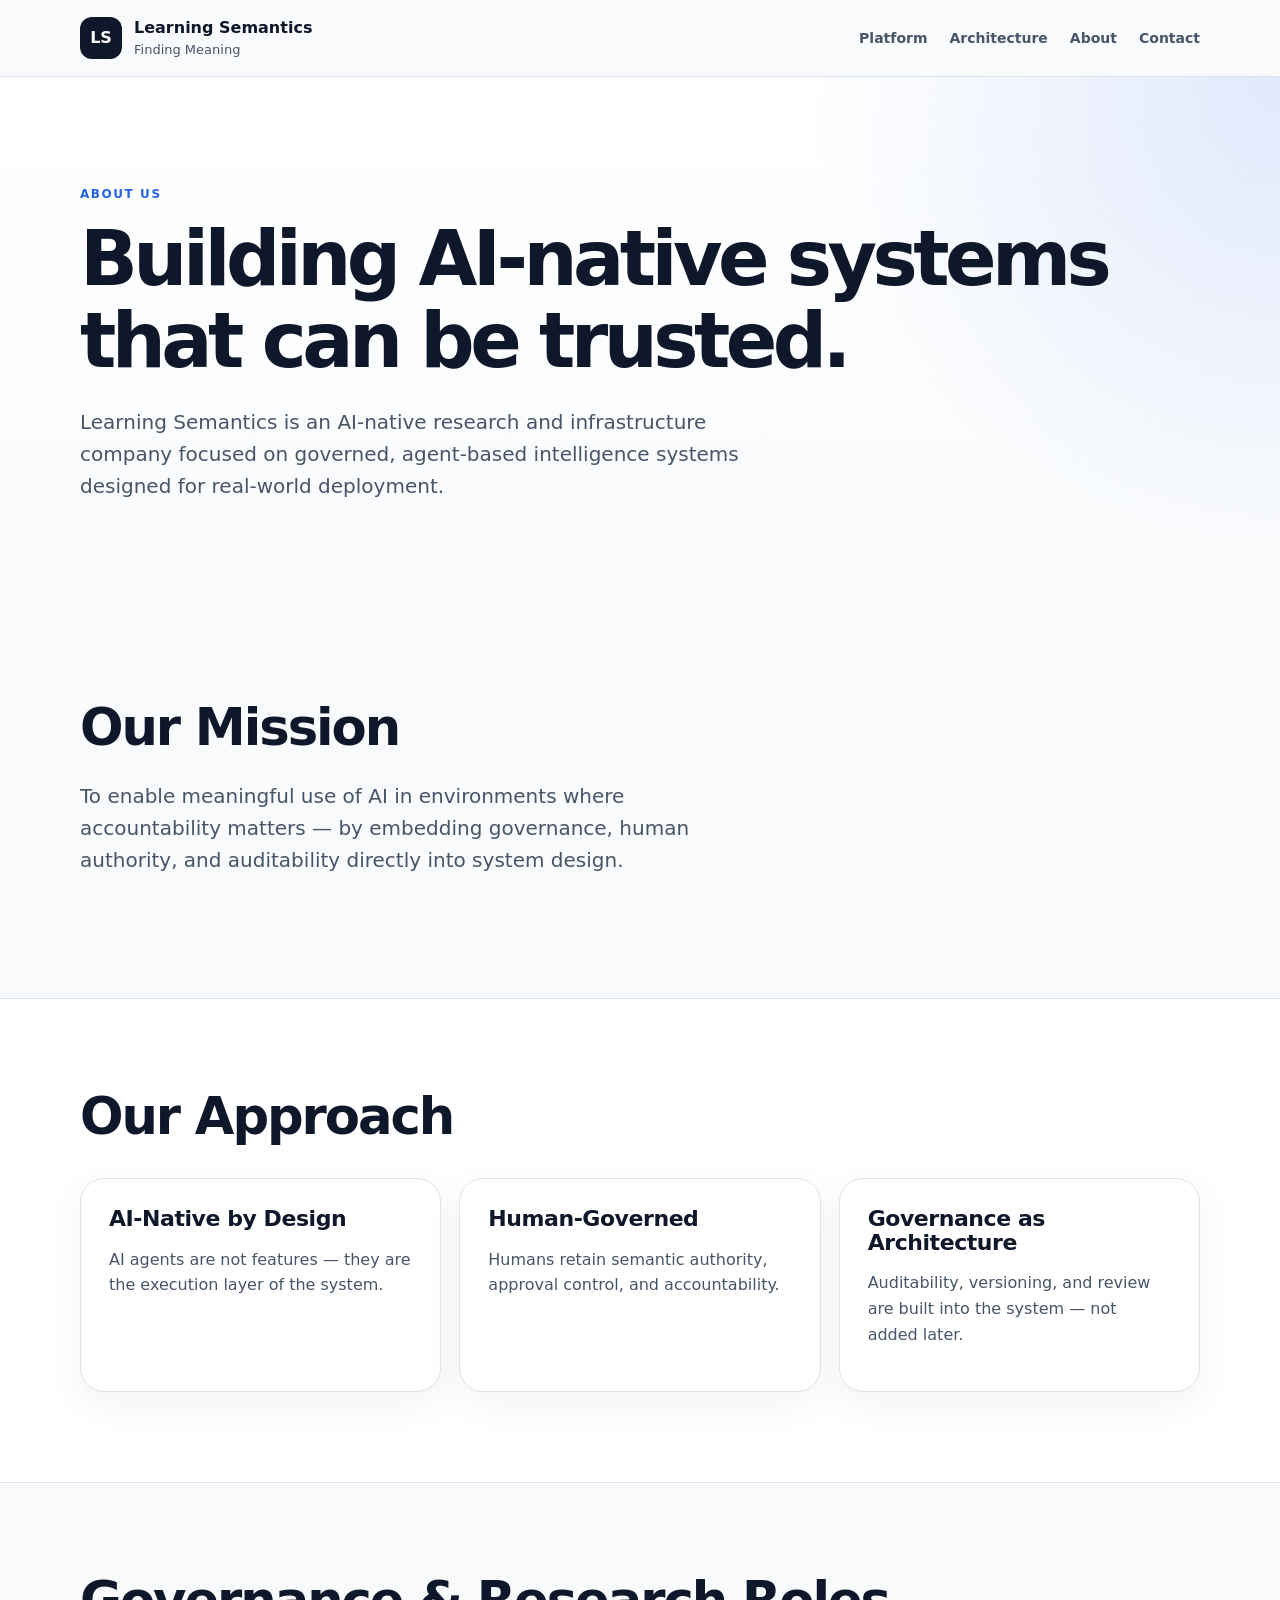
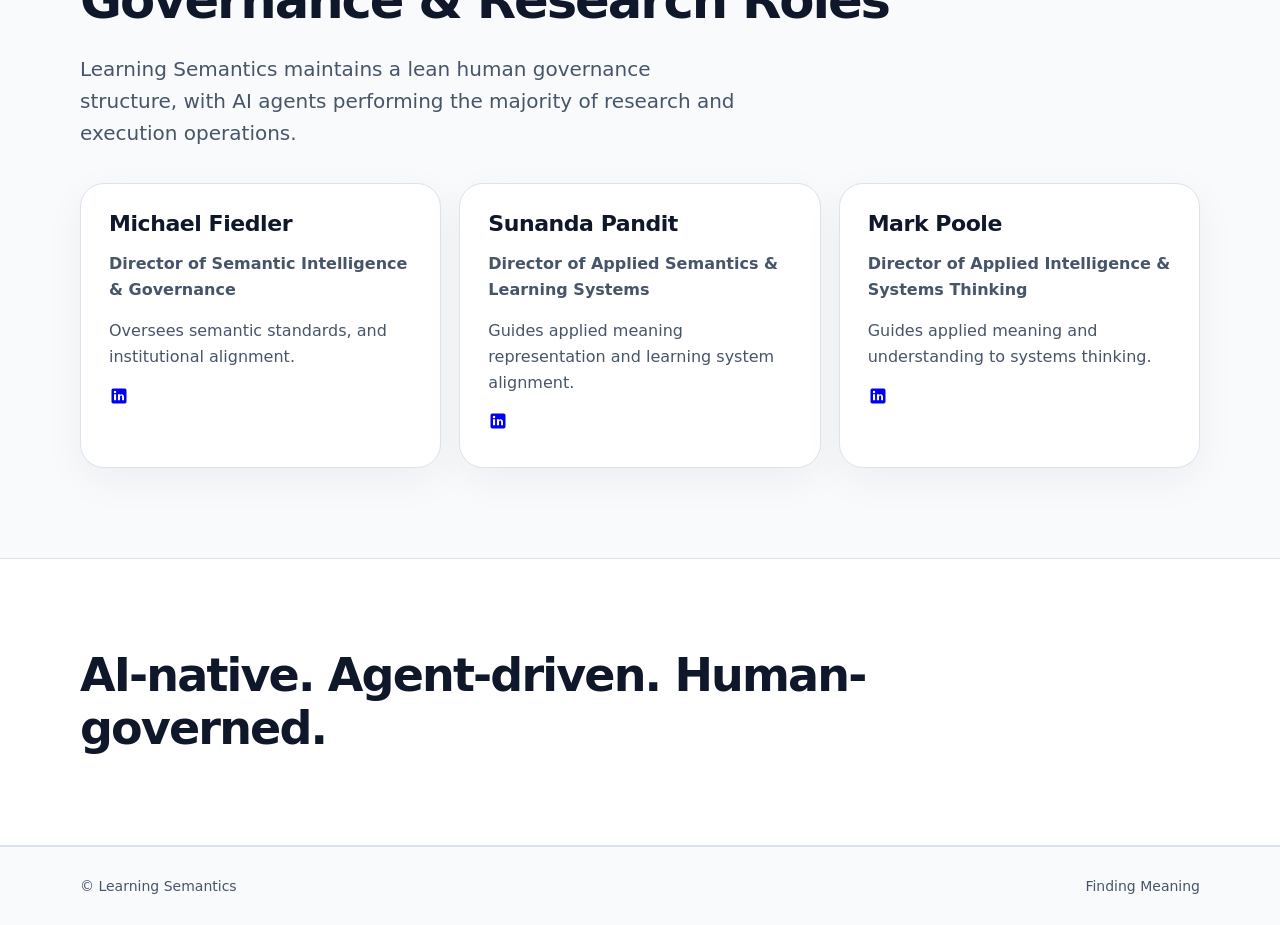
==== about.html @ b16bf0ec "Update about.html" ====
<!doctype html>
<html lang="en">
<head>
  <meta charset="utf-8" />
  <meta name="viewport" content="width=device-width, initial-scale=1" />
  <title>About | Learning Semantics</title>
  <link rel="stylesheet" href="styles.css" />
</head>

<body>
  <header class="site-header">
    <div class="container nav">
      <div class="brand">
        <div class="brand-mark">LS</div>
        <div>
          <strong>Learning Semantics</strong>
          <span>Finding Meaning</span>
        </div>
      </div>
      <nav>
        <a href="index.html#platform">Platform</a>
        <a href="index.html#architecture">Architecture</a>
        <a href="about.html">About</a>
        <a href="index.html#contact">Contact</a>
</nav>
      </nav>
    </div>
  </header>

  <main>
    <section class="hero">
      <div class="container">
        <p class="eyebrow">About Us</p>
        <h1>Building AI-native systems that can be trusted.</h1>
        <p class="lead">
          Learning Semantics is an AI-native research and infrastructure company focused on
          governed, agent-based intelligence systems designed for real-world deployment.
        </p>
      </div>
    </section>

    <section id="mission" class="section">
      <div class="container">
        <h2>Our Mission</h2>
        <p class="lead">
          To enable meaningful use of AI in environments where accountability matters —
          by embedding governance, human authority, and auditability directly into system design.
        </p>
      </div>
    </section>

    <section id="approach" class="section alt">
      <div class="container">
        <h2>Our Approach</h2>

        <div class="cards">
          <div class="card">
            <h3>AI-Native by Design</h3>
            <p>
              AI agents are not features — they are the execution layer of the system.
            </p>
          </div>

          <div class="card">
            <h3>Human-Governed</h3>
            <p>
              Humans retain semantic authority, approval control, and accountability.
            </p>
          </div>

          <div class="card">
            <h3>Governance as Architecture</h3>
            <p>
              Auditability, versioning, and review are built into the system — not added later.
            </p>
          </div>
        </div>
      </div>
    </section>

    <section class="section">
  <div class="container">
    <h2>Governance & Research Roles</h2>

    <p class="lead">
      Learning Semantics maintains a lean human governance structure,
      with AI agents performing the majority of research and execution operations.
    </p>

    <div class="cards">
      
      <div class="card">
        <h3>Michael Fiedler</h3>
        <p><strong>Director of Semantic Intelligence & Governance</strong></p>
        <p>
          Oversees semantic standards, and institutional alignment.
        </p>

        <a href="https://linkedin.com/in/your-link-here" target="_blank" class="linkedin-icon" aria-label="Michael Fiedler LinkedIn">
          <!-- LinkedIn SVG -->
          <svg viewBox="0 0 24 24" width="20" height="20">
            <path fill="currentColor" d="M19 3A2 2 0 0 1 21 5V19A2 2 0 0 1 19 21H5A2 2 0 0 1 3 19V5A2 2 0 0 1 5 3H19M8.5 17V10H6V17H8.5M7.25 8.7A1.45 1.45 0 1 0 7.25 5.8A1.45 1.45 0 0 0 7.25 8.7M18 17V13.5C18 11.57 16.93 10 15.09 10C14.1 10 13.44 10.54 13.17 11.04H13.13V10H10.75C10.78 10.69 10.75 17 10.75 17H13.25V13.1C13.25 12.1 13.75 11.4 14.6 11.4C15.44 11.4 15.75 12.05 15.75 13.1V17H18Z"/>
          </svg>
        </a>
      </div>

      <div class="card">
        <h3>Sunanda Pandit</h3>
        <p><strong>Director of Applied Semantics & Learning Systems</strong></p>
        <p>
          Guides applied meaning representation and learning system alignment.
        </p>

        <a href="https://linkedin.com/in/your-link-here" target="_blank" class="linkedin-icon" aria-label="Sunanda Pandit LinkedIn">
          <svg viewBox="0 0 24 24" width="20" height="20">
            <path fill="currentColor" d="M19 3A2 2 0 0 1 21 5V19A2 2 0 0 1 19 21H5A2 2 0 0 1 3 19V5A2 2 0 0 1 5 3H19M8.5 17V10H6V17H8.5M7.25 8.7A1.45 1.45 0 1 0 7.25 5.8A1.45 1.45 0 0 0 7.25 8.7M18 17V13.5C18 11.57 16.93 10 15.09 10C14.1 10 13.44 10.54 13.17 11.04H13.13V10H10.75C10.78 10.69 10.75 17 10.75 17H13.25V13.1C13.25 12.1 13.75 11.4 14.6 11.4C15.44 11.4 15.75 12.05 15.75 13.1V17H18Z"/>
          </svg>
        </a>
      </div>
<div class="card">
        <h3>Mark Poole</h3>
        <p><strong>Director of Applied Intelligence & Systems Thinking</strong></p>
        <p>
          Guides applied meaning and understanding to systems thinking.
        </p>

        <a href="https://linkedin.com/in/your-link-here" target="_blank" class="linkedin-icon" aria-label="Sunanda Pandit LinkedIn">
          <svg viewBox="0 0 24 24" width="20" height="20">
            <path fill="currentColor" d="M19 3A2 2 0 0 1 21 5V19A2 2 0 0 1 19 21H5A2 2 0 0 1 3 19V5A2 2 0 0 1 5 3H19M8.5 17V10H6V17H8.5M7.25 8.7A1.45 1.45 0 1 0 7.25 5.8A1.45 1.45 0 0 0 7.25 8.7M18 17V13.5C18 11.57 16.93 10 15.09 10C14.1 10 13.44 10.54 13.17 11.04H13.13V10H10.75C10.78 10.69 10.75 17 10.75 17H13.25V13.1C13.25 12.1 13.75 11.4 14.6 11.4C15.44 11.4 15.75 12.05 15.75 13.1V17H18Z"/>
          </svg>
        </a>
      </div>
    </div>
  </div>
</section>

    <section class="section alt">
      <div class="container">
        <blockquote>
          AI-native. Agent-driven. Human-governed.
        </blockquote>
      </div>
    </section>
  </main>

  <footer>
    <div class="container footer">
      <span>© Learning Semantics</span>
      <span>Finding Meaning</span>
    </div>
  </footer>
</body>
</html>
---- styles.css ----
:root {
  --bg: #f8fafc;
  --text: #0f172a;
  --muted: #475569;
  --line: #dbe3ee;
  --card: #ffffff;
  --accent: #2563eb;
  --accent-dark: #1e3a8a;
  --soft: #eaf2ff;
}

* { box-sizing: border-box; }

html { scroll-behavior: smooth; }

body {
  margin: 0;
  font-family: Inter, ui-sans-serif, system-ui, -apple-system, BlinkMacSystemFont, "Segoe UI", sans-serif;
  color: var(--text);
  background: var(--bg);
  line-height: 1.6;
}

.container {
  width: min(1120px, calc(100% - 40px));
  margin: 0 auto;
}

.site-header {
  position: sticky;
  top: 0;
  background: rgba(248, 250, 252, 0.86);
  backdrop-filter: blur(14px);
  border-bottom: 1px solid var(--line);
  z-index: 10;
}

.nav {
  height: 76px;
  display: flex;
  align-items: center;
  justify-content: space-between;
}

.brand {
  display: flex;
  gap: 12px;
  align-items: center;
}

.brand-mark {
  width: 42px;
  height: 42px;
  border-radius: 12px;
  display: grid;
  place-items: center;
  background: var(--text);
  color: white;
  font-weight: 800;
}

.brand span {
  display: block;
  font-size: 13px;
  color: var(--muted);
}

nav {
  display: flex;
  gap: 22px;
}

nav a {
  color: var(--muted);
  text-decoration: none;
  font-weight: 600;
  font-size: 14px;
}

nav a:hover { color: var(--text); }

.hero {
  padding: 96px 0 76px;
  background:
    radial-gradient(circle at top right, rgba(37, 99, 235, .14), transparent 34%),
    linear-gradient(180deg, #ffffff, var(--bg));
}

.hero-grid {
  display: grid;
  grid-template-columns: 1.05fr .95fr;
  gap: 54px;
  align-items: center;
}

.eyebrow {
  color: var(--accent);
  text-transform: uppercase;
  letter-spacing: .13em;
  font-size: 12px;
  font-weight: 800;
  margin-bottom: 14px;
}

h1, h2, h3 { line-height: 1.08; margin: 0; }

h1 {
  font-size: clamp(44px, 7vw, 76px);
  letter-spacing: -0.06em;
}

h2 {
  font-size: clamp(32px, 4vw, 52px);
  letter-spacing: -0.04em;
  max-width: 820px;
}

h3 { font-size: 22px; letter-spacing: -0.02em; }

.lead {
  font-size: 20px;
  color: var(--muted);
  max-width: 660px;
  margin: 24px 0 32px;
}

.actions {
  display: flex;
  gap: 14px;
  flex-wrap: wrap;
}

.button {
  display: inline-flex;
  align-items: center;
  justify-content: center;
  padding: 13px 18px;
  border-radius: 999px;
  text-decoration: none;
  font-weight: 800;
  border: 1px solid var(--line);
}

.primary {
  color: white;
  background: var(--accent);
  border-color: var(--accent);
}

.secondary {
  color: var(--text);
  background: white;
}

.hero-card {
  background: rgba(255,255,255,.82);
  border: 1px solid var(--line);
  border-radius: 28px;
  padding: 28px;
  box-shadow: 0 24px 80px rgba(15, 23, 42, 0.10);
}

.node {
  border: 1px solid var(--line);
  background: white;
  border-radius: 18px;
  padding: 18px;
  text-align: center;
  font-weight: 800;
}

.node.human {
  background: var(--text);
  color: white;
}

.agent-row {
  display: grid;
  grid-template-columns: repeat(3, 1fr);
  gap: 14px;
}

.arrow {
  text-align: center;
  color: var(--muted);
  font-size: 28px;
  margin: 8px 0;
}

.audit {
  margin-top: 18px;
  padding: 16px;
  border-radius: 18px;
  background: var(--soft);
  color: var(--accent-dark);
  text-align: center;
  font-weight: 800;
}

.section {
  padding: 90px 0;
}

.alt {
  background: #ffffff;
  border-top: 1px solid var(--line);
  border-bottom: 1px solid var(--line);
}

.cards {
  margin-top: 34px;
  display: grid;
  grid-template-columns: repeat(3, 1fr);
  gap: 18px;
}

.card {
  background: var(--card);
  border: 1px solid var(--line);
  border-radius: 24px;
  padding: 28px;
  box-shadow: 0 12px 40px rgba(15, 23, 42, 0.05);
}

.card p, .split p {
  color: var(--muted);
}

.flow {
  margin-top: 34px;
  display: grid;
  grid-template-columns: repeat(5, 1fr);
  gap: 14px;
}

.flow-step {
  background: white;
  border: 1px solid var(--line);
  border-radius: 22px;
  padding: 22px;
  min-height: 190px;
}

.flow-step.dark {
  background: var(--text);
  color: white;
}

.flow-step span {
  color: var(--accent);
  font-weight: 900;
  font-size: 13px;
}

.flow-step.dark span { color: #93c5fd; }

.flow-step strong {
  display: block;
  margin: 14px 0 10px;
  font-size: 18px;
}

.flow-step p {
  margin: 0;
  font-size: 14px;
  color: var(--muted);
}

.flow-step.dark p { color: #cbd5e1; }

.split {
  display: grid;
  grid-template-columns: 1fr .8fr;
  gap: 54px;
  align-items: start;
}

.checklist {
  background: white;
  border: 1px solid var(--line);
  border-radius: 24px;
  padding: 26px;
}

.checklist div {
  padding: 13px 0;
  border-bottom: 1px solid var(--line);
  font-weight: 700;
}

.checklist div:last-child { border-bottom: 0; }

blockquote {
  margin: 0;
  font-size: clamp(28px, 4vw, 46px);
  line-height: 1.15;
  letter-spacing: -0.04em;
  font-weight: 800;
  max-width: 980px;
}

.contact {
  text-align: center;
}

.contact p {
  color: var(--muted);
  font-size: 18px;
}

footer {
  border-top: 1px solid var(--line);
  padding: 28px 0;
  color: var(--muted);
  font-size: 14px;
}

.footer {
  display: flex;
  justify-content: space-between;
  gap: 20px;
}

@media (max-width: 860px) {
  nav { display: none; }
  .hero-grid, .split { grid-template-columns: 1fr; }
  .cards, .flow { grid-template-columns: 1fr; }
  .agent-row { grid-template-columns: 1fr; }
  .footer { flex-direction: column; }
}
.linkedin {
  display: inline-block;
  margin-top: 10px;
  font-weight: 600;
  font-size: 14px;
  color: #2563eb;
  text-decoration: none;
}

.linkedin:hover {
  text-decoration: underline;
}
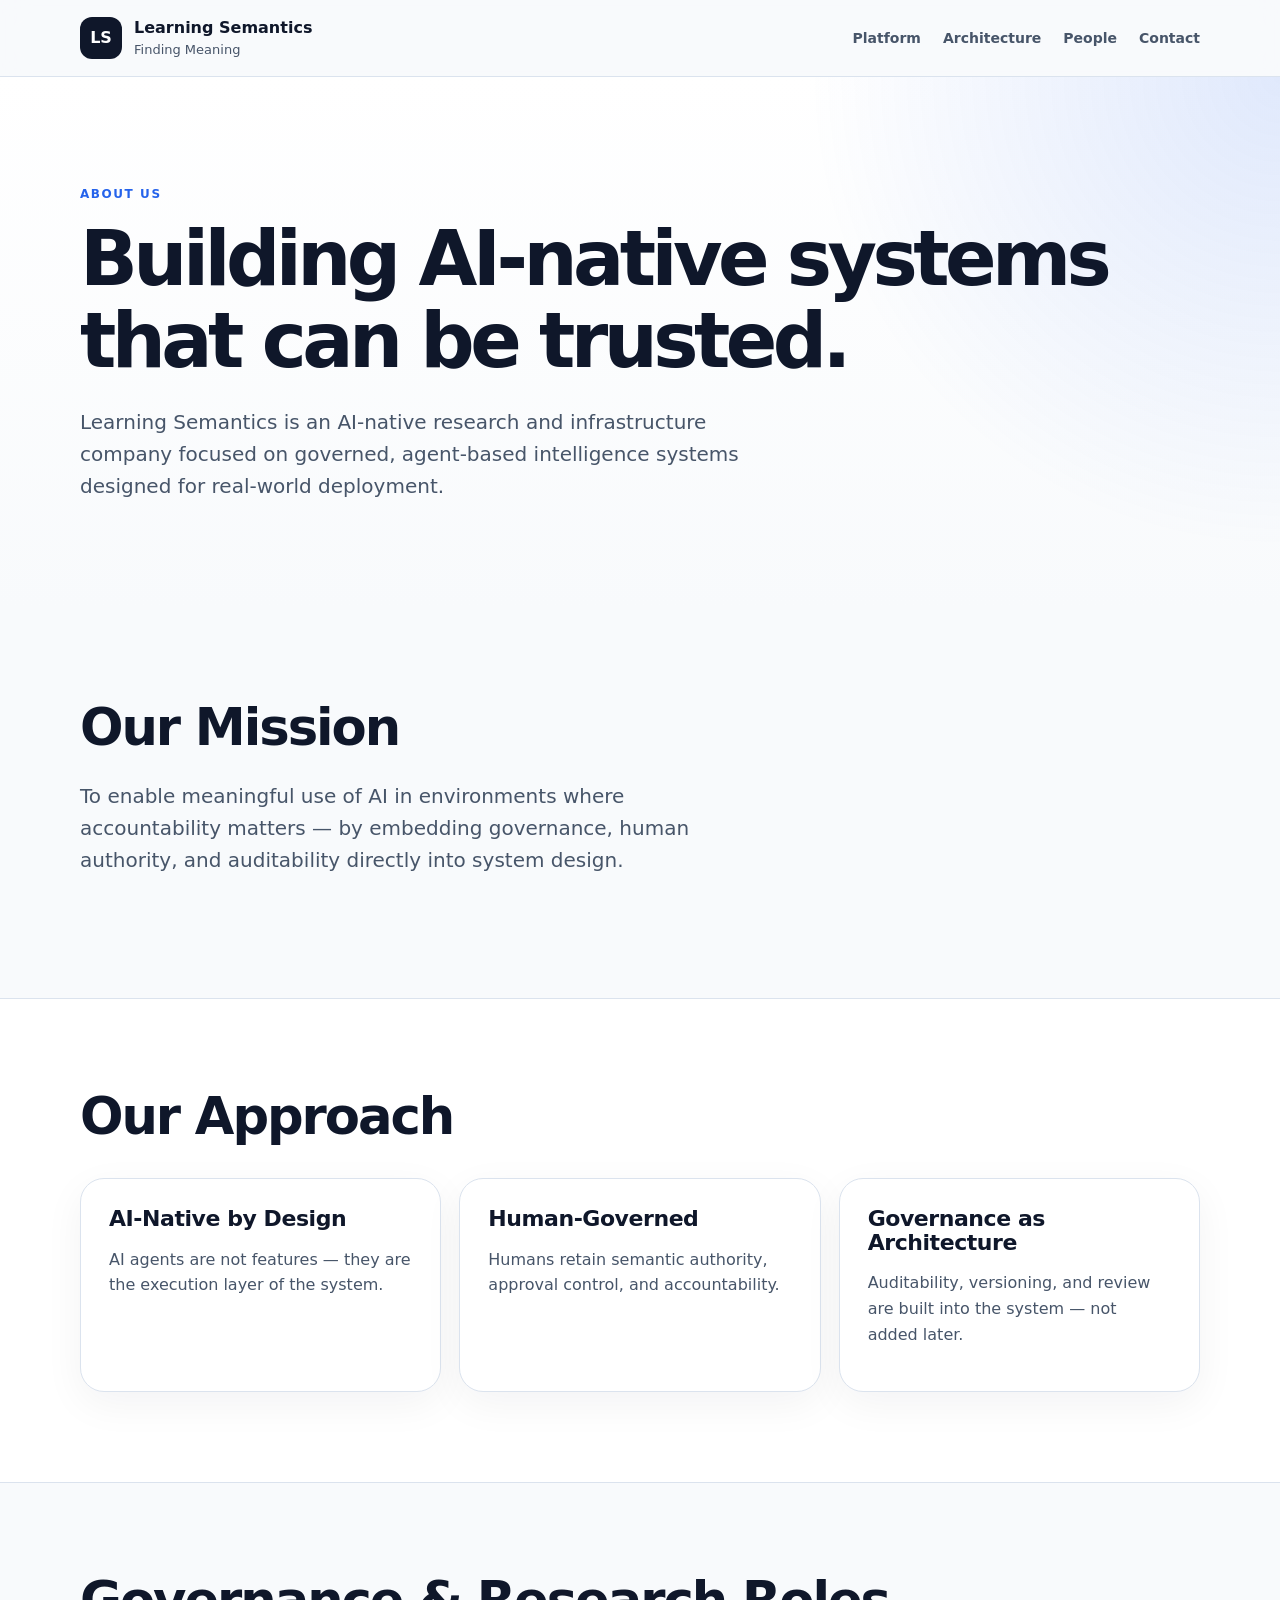
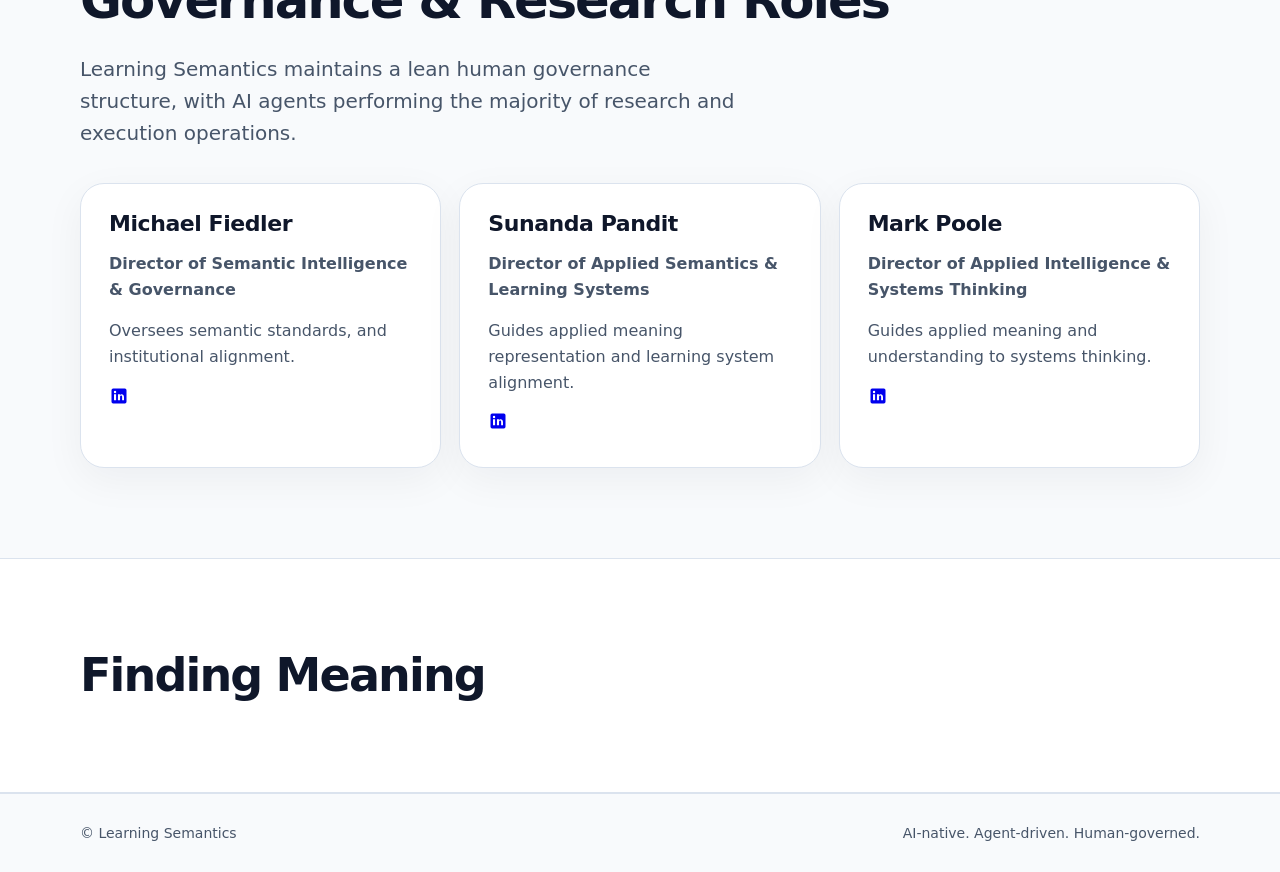
==== commit 5cc02216: "Update about.html" ====
--- a/about.html
+++ b/about.html
@@ -20,7 +20,7 @@
       <nav>
         <a href="index.html#platform">Platform</a>
         <a href="index.html#architecture">Architecture</a>
-        <a href="about.html">About</a>
+        <a href="about.html">People</a>
         <a href="index.html#contact">Contact</a>
 </nav>
       </nav>
@@ -96,7 +96,7 @@
           Oversees semantic standards, and institutional alignment.
         </p>
 
-        <a href="https://linkedin.com/in/your-link-here" target="_blank" class="linkedin-icon" aria-label="Michael Fiedler LinkedIn">
+        <a href="https://ca.linkedin.com/in/michaeljfiedler" target="_blank" class="linkedin-icon" aria-label="Michael Fiedler LinkedIn">
           <!-- LinkedIn SVG -->
           <svg viewBox="0 0 24 24" width="20" height="20">
             <path fill="currentColor" d="M19 3A2 2 0 0 1 21 5V19A2 2 0 0 1 19 21H5A2 2 0 0 1 3 19V5A2 2 0 0 1 5 3H19M8.5 17V10H6V17H8.5M7.25 8.7A1.45 1.45 0 1 0 7.25 5.8A1.45 1.45 0 0 0 7.25 8.7M18 17V13.5C18 11.57 16.93 10 15.09 10C14.1 10 13.44 10.54 13.17 11.04H13.13V10H10.75C10.78 10.69 10.75 17 10.75 17H13.25V13.1C13.25 12.1 13.75 11.4 14.6 11.4C15.44 11.4 15.75 12.05 15.75 13.1V17H18Z"/>
@@ -111,7 +111,7 @@
           Guides applied meaning representation and learning system alignment.
         </p>
 
-        <a href="https://linkedin.com/in/your-link-here" target="_blank" class="linkedin-icon" aria-label="Sunanda Pandit LinkedIn">
+        <a href="https://www.linkedin.com/in/sunandapandit" target="_blank" class="linkedin-icon" aria-label="Sunanda Pandit LinkedIn">
           <svg viewBox="0 0 24 24" width="20" height="20">
             <path fill="currentColor" d="M19 3A2 2 0 0 1 21 5V19A2 2 0 0 1 19 21H5A2 2 0 0 1 3 19V5A2 2 0 0 1 5 3H19M8.5 17V10H6V17H8.5M7.25 8.7A1.45 1.45 0 1 0 7.25 5.8A1.45 1.45 0 0 0 7.25 8.7M18 17V13.5C18 11.57 16.93 10 15.09 10C14.1 10 13.44 10.54 13.17 11.04H13.13V10H10.75C10.78 10.69 10.75 17 10.75 17H13.25V13.1C13.25 12.1 13.75 11.4 14.6 11.4C15.44 11.4 15.75 12.05 15.75 13.1V17H18Z"/>
           </svg>
@@ -124,7 +124,7 @@
           Guides applied meaning and understanding to systems thinking.
         </p>
 
-        <a href="https://linkedin.com/in/your-link-here" target="_blank" class="linkedin-icon" aria-label="Sunanda Pandit LinkedIn">
+        <a href="https://ca.linkedin.com/in/markopoole" target="_blank" class="linkedin-icon" aria-label="Sunanda Pandit LinkedIn">
           <svg viewBox="0 0 24 24" width="20" height="20">
             <path fill="currentColor" d="M19 3A2 2 0 0 1 21 5V19A2 2 0 0 1 19 21H5A2 2 0 0 1 3 19V5A2 2 0 0 1 5 3H19M8.5 17V10H6V17H8.5M7.25 8.7A1.45 1.45 0 1 0 7.25 5.8A1.45 1.45 0 0 0 7.25 8.7M18 17V13.5C18 11.57 16.93 10 15.09 10C14.1 10 13.44 10.54 13.17 11.04H13.13V10H10.75C10.78 10.69 10.75 17 10.75 17H13.25V13.1C13.25 12.1 13.75 11.4 14.6 11.4C15.44 11.4 15.75 12.05 15.75 13.1V17H18Z"/>
           </svg>
@@ -137,7 +137,7 @@
     <section class="section alt">
       <div class="container">
         <blockquote>
-          AI-native. Agent-driven. Human-governed.
+          Finding Meaning
         </blockquote>
       </div>
     </section>
@@ -146,7 +146,7 @@
   <footer>
     <div class="container footer">
       <span>© Learning Semantics</span>
-      <span>Finding Meaning</span>
+      <span>AI-native. Agent-driven. Human-governed.</span>
     </div>
   </footer>
 </body>
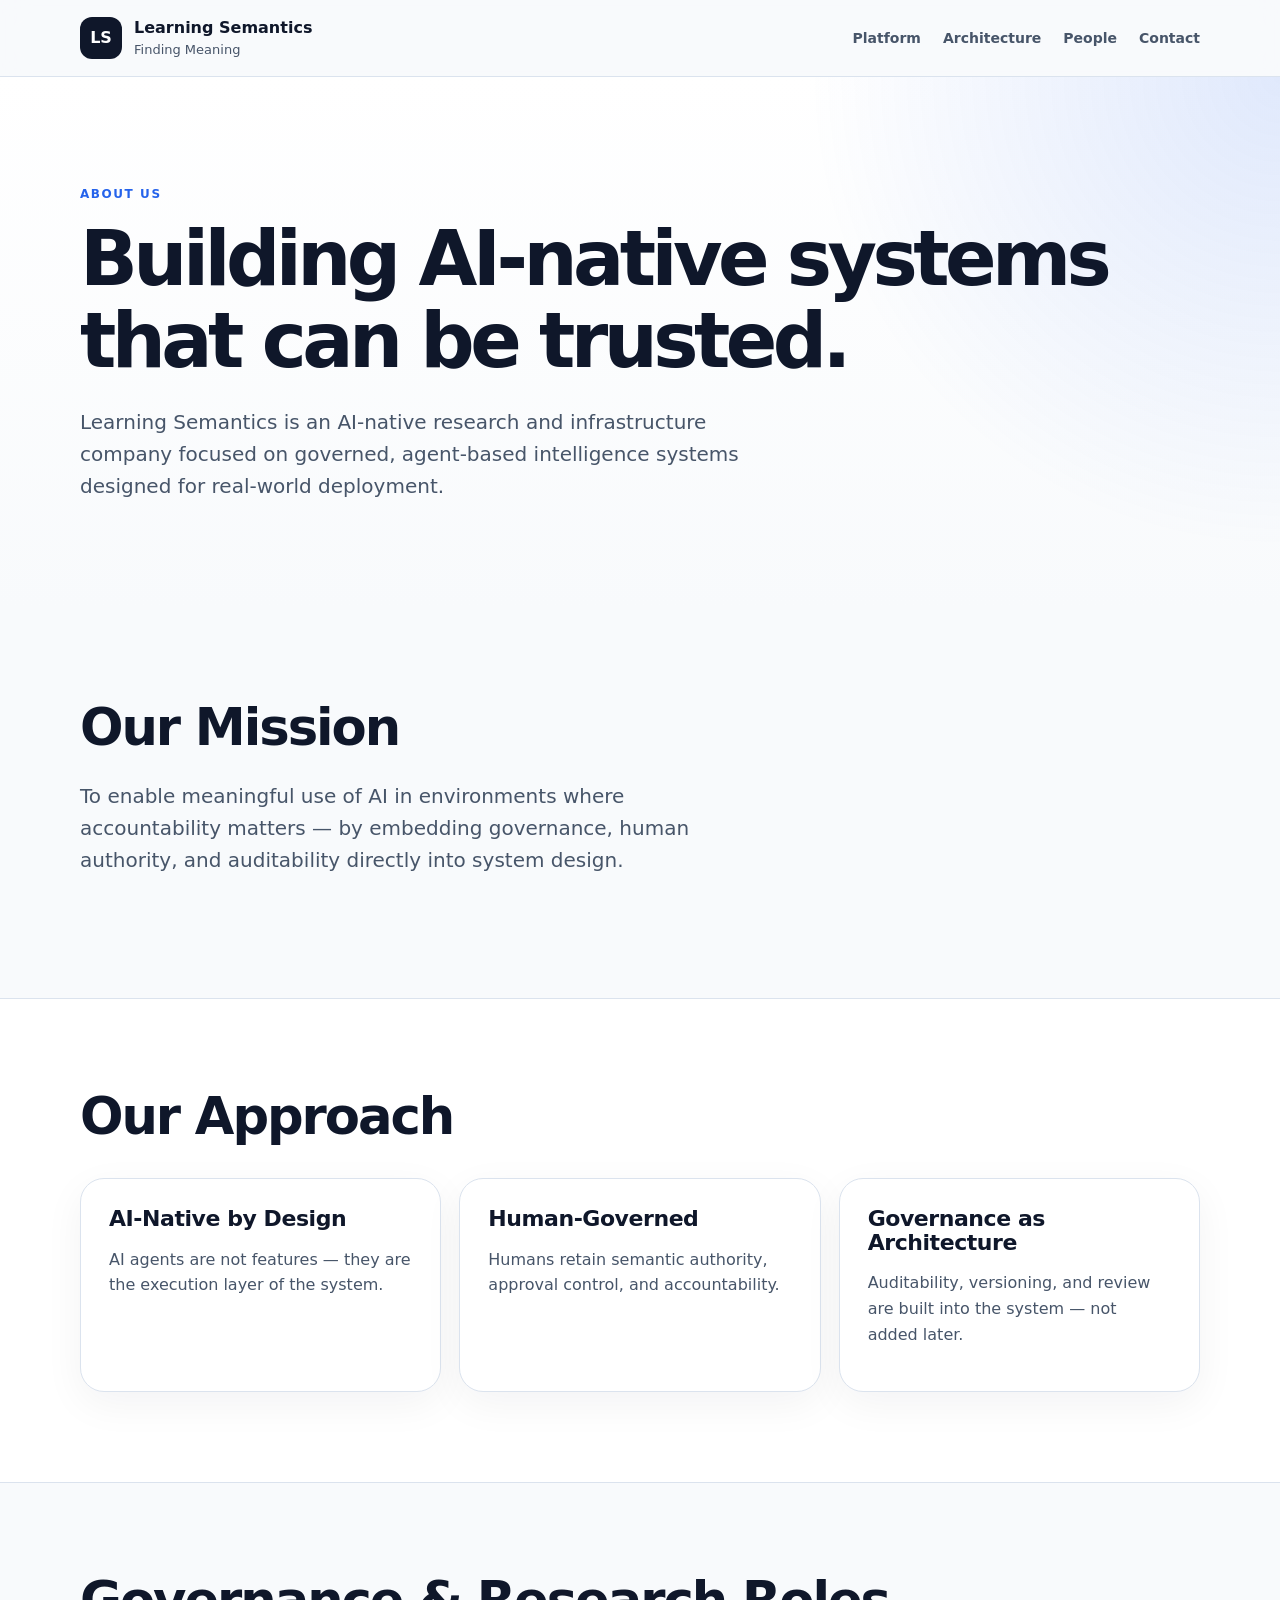
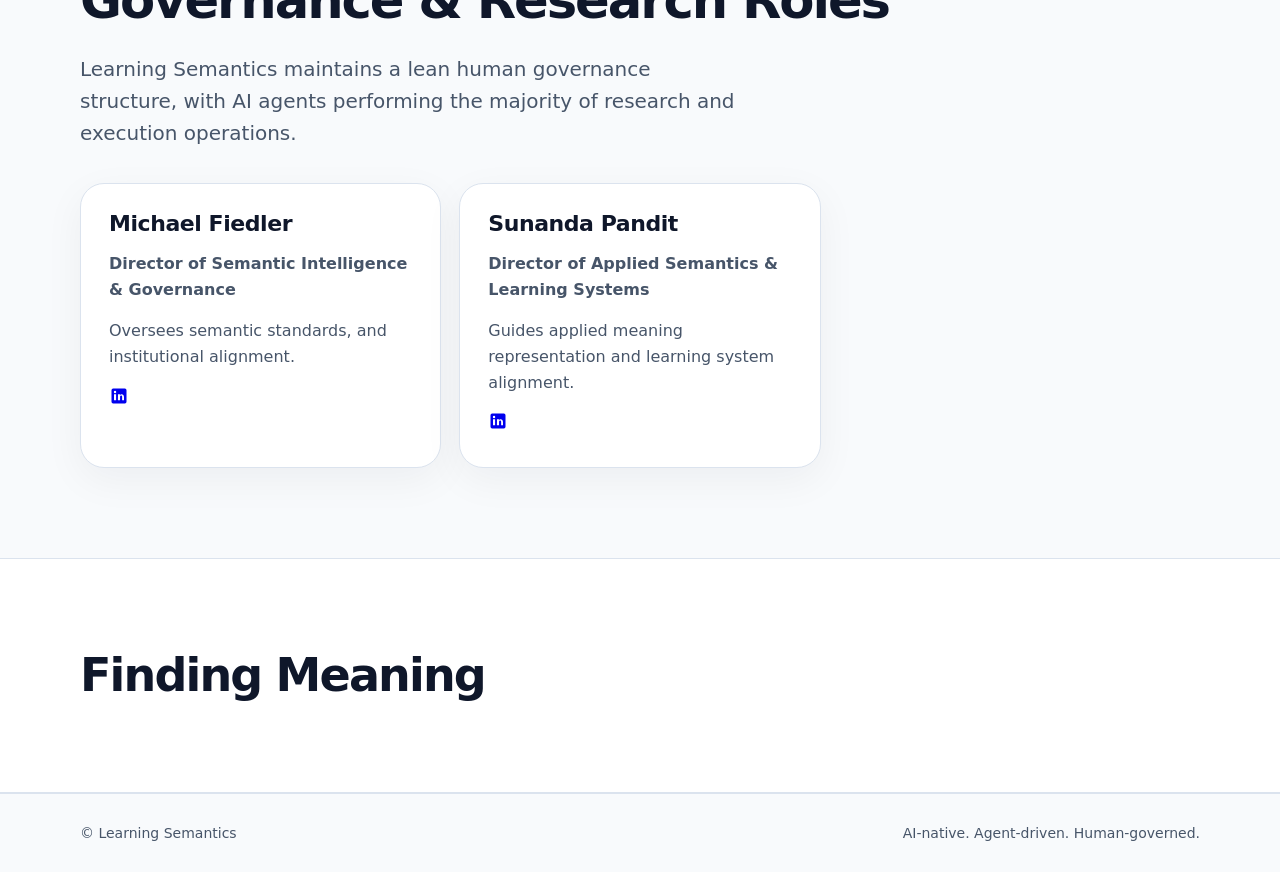
==== commit 5821a43c: "Update about.html" ====
--- a/about.html
+++ b/about.html
@@ -96,7 +96,7 @@
           Oversees semantic standards, and institutional alignment.
         </p>
 
-        <a href="https://ca.linkedin.com/in/michaeljfiedler" target="_blank" class="linkedin-icon" aria-label="Michael Fiedler LinkedIn">
+        <a href="www.linkedin.com/in/michaelfiedlerqc" target="_blank" class="linkedin-icon" aria-label="Michael Fiedler LinkedIn">
           <!-- LinkedIn SVG -->
           <svg viewBox="0 0 24 24" width="20" height="20">
             <path fill="currentColor" d="M19 3A2 2 0 0 1 21 5V19A2 2 0 0 1 19 21H5A2 2 0 0 1 3 19V5A2 2 0 0 1 5 3H19M8.5 17V10H6V17H8.5M7.25 8.7A1.45 1.45 0 1 0 7.25 5.8A1.45 1.45 0 0 0 7.25 8.7M18 17V13.5C18 11.57 16.93 10 15.09 10C14.1 10 13.44 10.54 13.17 11.04H13.13V10H10.75C10.78 10.69 10.75 17 10.75 17H13.25V13.1C13.25 12.1 13.75 11.4 14.6 11.4C15.44 11.4 15.75 12.05 15.75 13.1V17H18Z"/>
@@ -112,19 +112,6 @@
         </p>
 
         <a href="https://www.linkedin.com/in/sunandapandit" target="_blank" class="linkedin-icon" aria-label="Sunanda Pandit LinkedIn">
-          <svg viewBox="0 0 24 24" width="20" height="20">
-            <path fill="currentColor" d="M19 3A2 2 0 0 1 21 5V19A2 2 0 0 1 19 21H5A2 2 0 0 1 3 19V5A2 2 0 0 1 5 3H19M8.5 17V10H6V17H8.5M7.25 8.7A1.45 1.45 0 1 0 7.25 5.8A1.45 1.45 0 0 0 7.25 8.7M18 17V13.5C18 11.57 16.93 10 15.09 10C14.1 10 13.44 10.54 13.17 11.04H13.13V10H10.75C10.78 10.69 10.75 17 10.75 17H13.25V13.1C13.25 12.1 13.75 11.4 14.6 11.4C15.44 11.4 15.75 12.05 15.75 13.1V17H18Z"/>
-          </svg>
-        </a>
-      </div>
-<div class="card">
-        <h3>Mark Poole</h3>
-        <p><strong>Director of Applied Intelligence & Systems Thinking</strong></p>
-        <p>
-          Guides applied meaning and understanding to systems thinking.
-        </p>
-
-        <a href="https://ca.linkedin.com/in/markopoole" target="_blank" class="linkedin-icon" aria-label="Sunanda Pandit LinkedIn">
           <svg viewBox="0 0 24 24" width="20" height="20">
             <path fill="currentColor" d="M19 3A2 2 0 0 1 21 5V19A2 2 0 0 1 19 21H5A2 2 0 0 1 3 19V5A2 2 0 0 1 5 3H19M8.5 17V10H6V17H8.5M7.25 8.7A1.45 1.45 0 1 0 7.25 5.8A1.45 1.45 0 0 0 7.25 8.7M18 17V13.5C18 11.57 16.93 10 15.09 10C14.1 10 13.44 10.54 13.17 11.04H13.13V10H10.75C10.78 10.69 10.75 17 10.75 17H13.25V13.1C13.25 12.1 13.75 11.4 14.6 11.4C15.44 11.4 15.75 12.05 15.75 13.1V17H18Z"/>
           </svg>
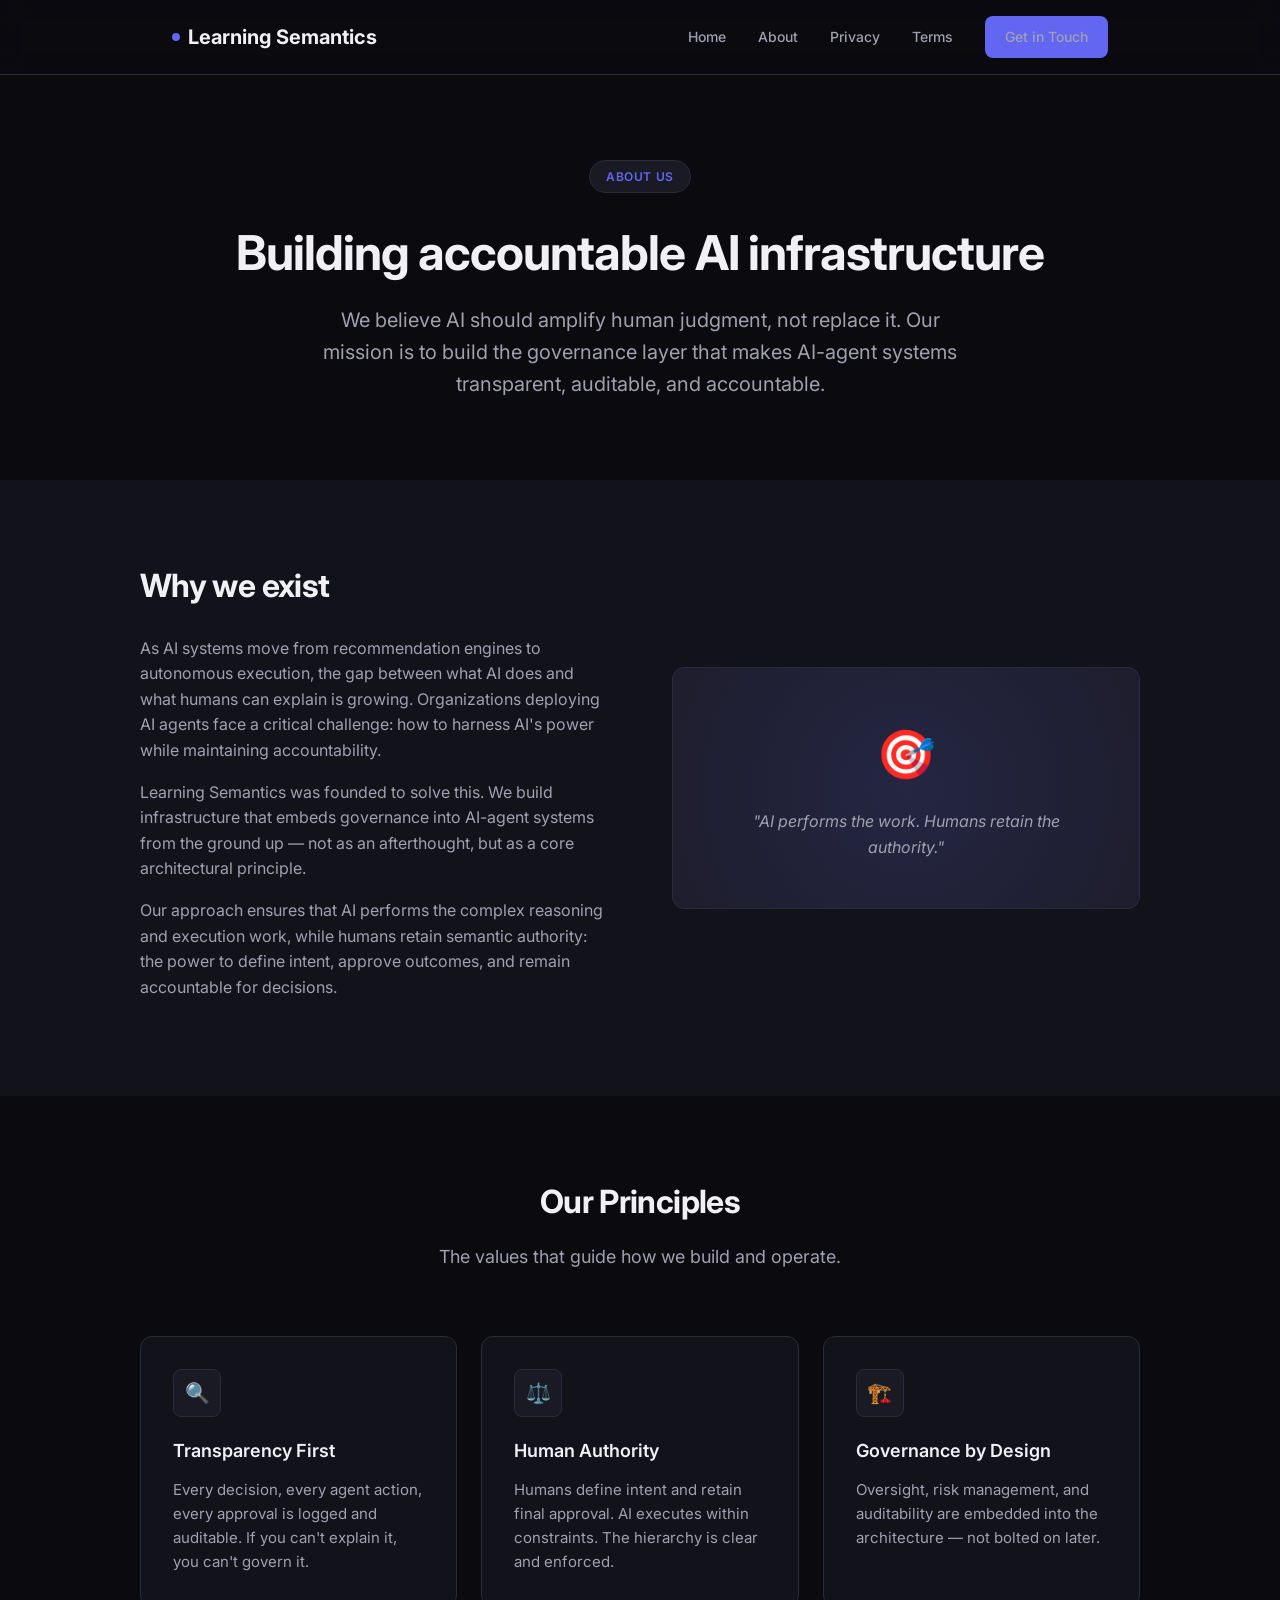
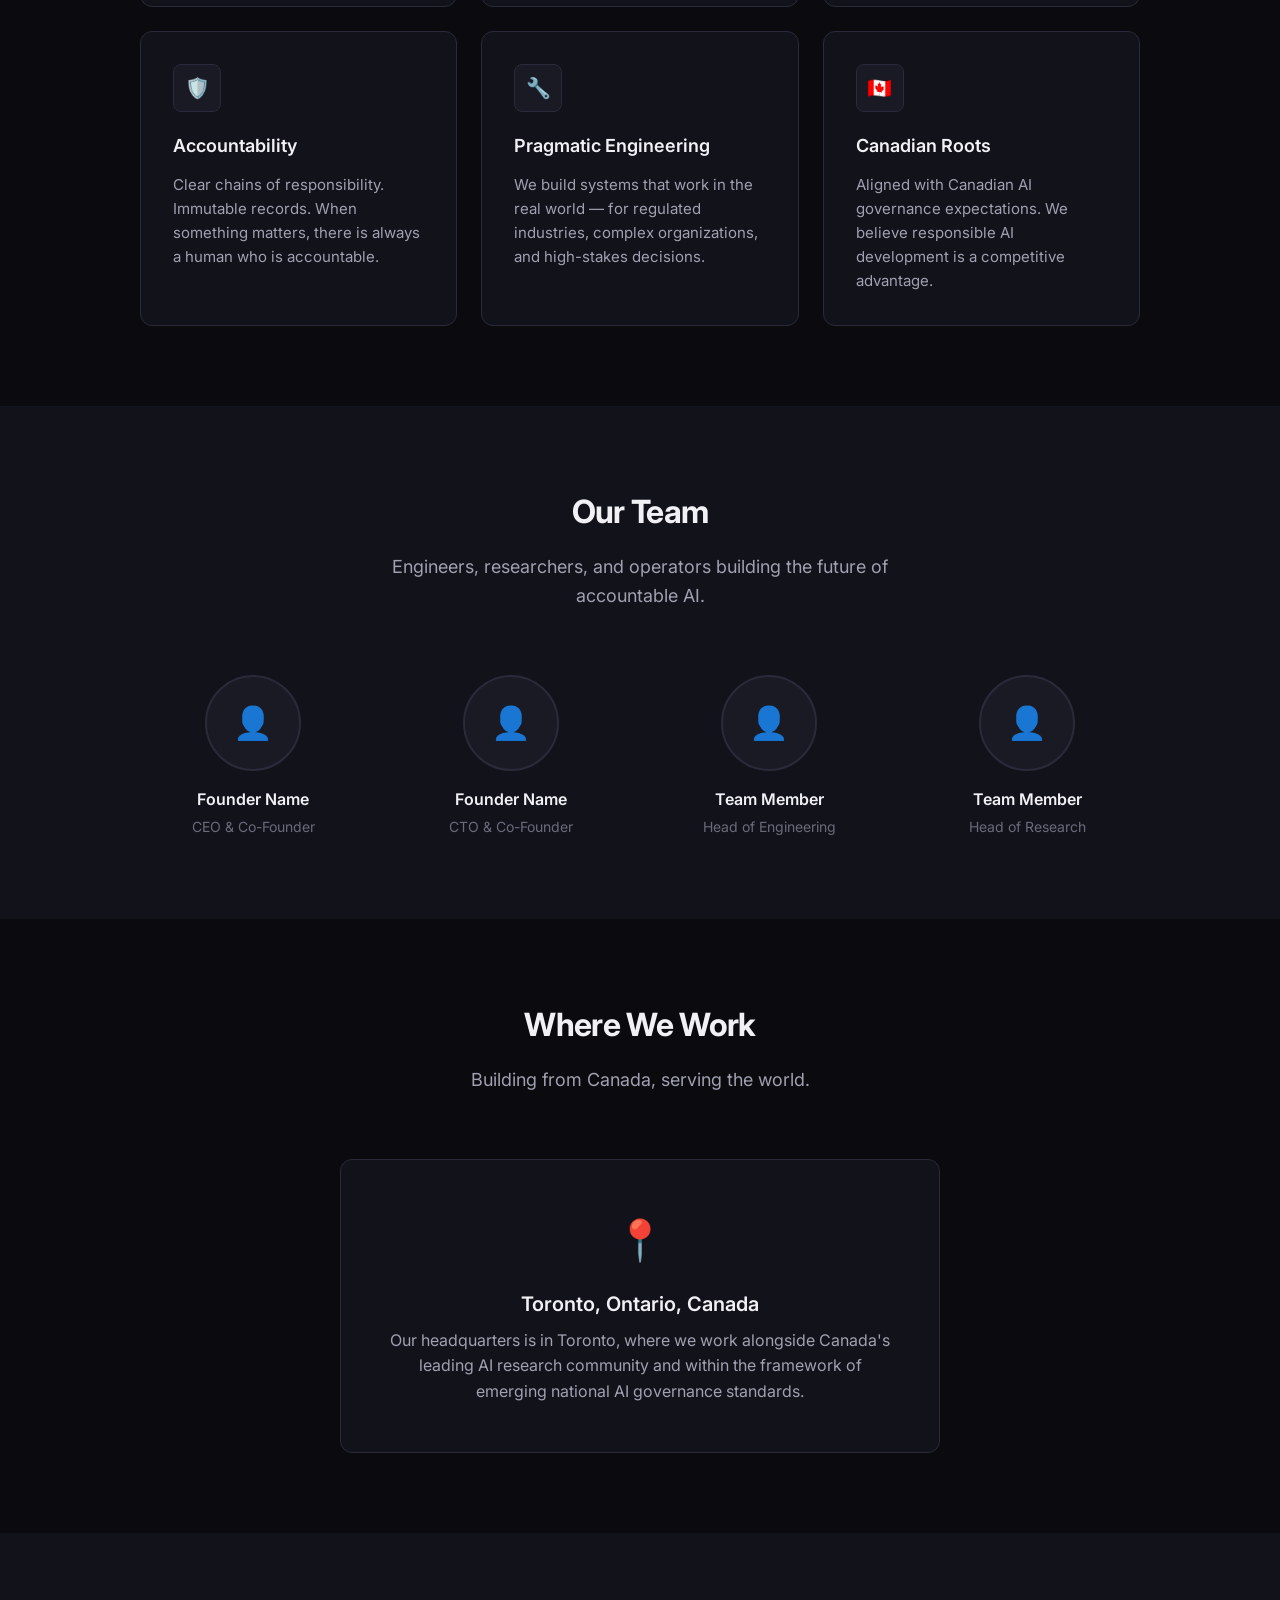
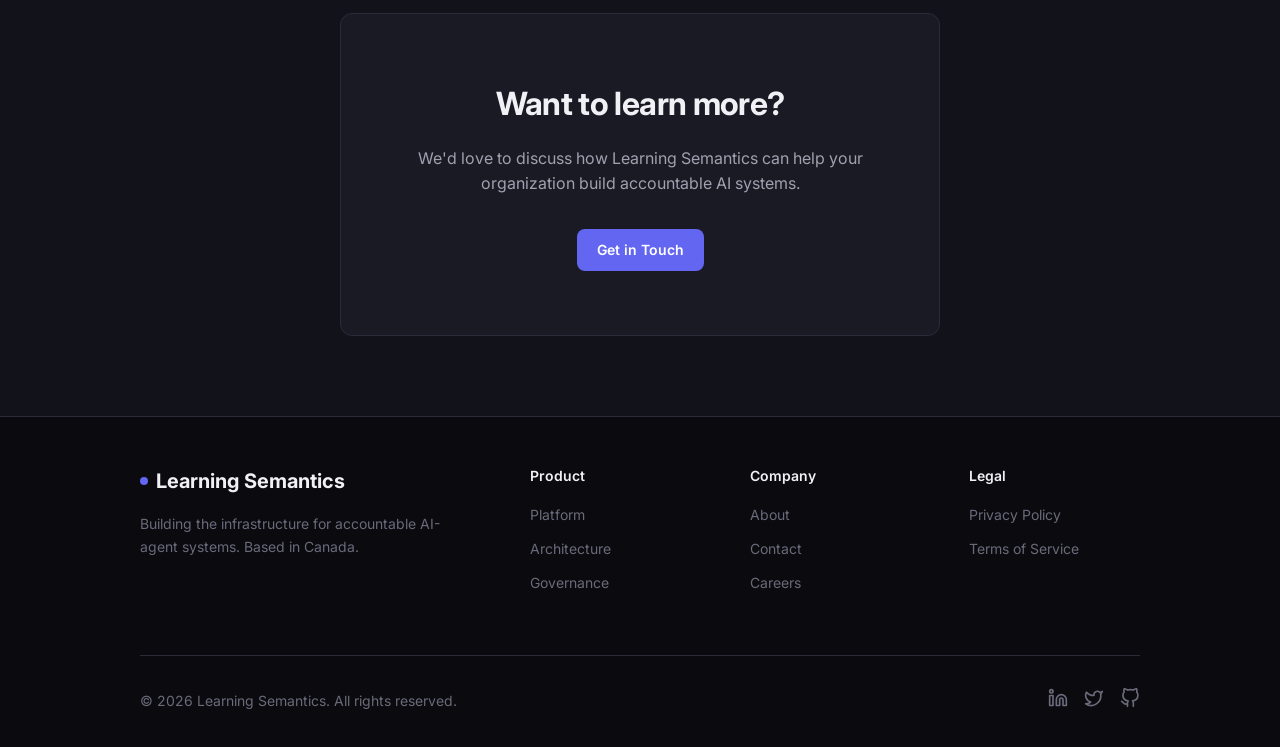
==== commit 16ddf6b7: "Update about.html" ====
--- a/about.html
+++ b/about.html
@@ -1,140 +1,704 @@
-<!doctype html>
+<!DOCTYPE html>
 <html lang="en">
 <head>
-  <meta charset="utf-8" />
-  <meta name="viewport" content="width=device-width, initial-scale=1" />
-  <title>About | Learning Semantics</title>
-  <link rel="stylesheet" href="styles.css" />
+    <meta charset="UTF-8">
+    <meta name="viewport" content="width=device-width, initial-scale=1.0">
+    <title>About | Learning Semantics</title>
+    <meta name="description" content="Learn about Learning Semantics — our mission, approach, and commitment to accountable AI.">
+    
+    <link rel="preconnect" href="https://fonts.googleapis.com">
+    <link rel="preconnect" href="https://fonts.gstatic.com" crossorigin>
+    <link href="https://fonts.googleapis.com/css2?family=Inter:wght@400;500;600;700&display=swap" rel="stylesheet">
+    <!-- Custom SVG favicon with your accent color -->
+<link rel="icon" href="data:image/svg+xml,<svg xmlns='http://www.w3.org/2000/svg' viewBox='0 0 100 100'><circle cx='50' cy='50' r='45' fill='%236366f1'/></svg>">
+    <style>
+        :root {
+            --bg: #0a0a0f;
+            --bg-elevated: #12121a;
+            --bg-card: #1a1a24;
+            --border: #2a2a3a;
+            --text-primary: #f0f0f5;
+            --text-secondary: #a0a0b0;
+            --text-muted: #6a6a7a;
+            --accent: #6366f1;
+            --accent-hover: #818cf8;
+            --accent-glow: rgba(99, 102, 241, 0.15);
+            --success: #22c55e;
+            --radius: 12px;
+            --radius-sm: 8px;
+            --max-width: 1000px;
+        }
+
+        * { margin: 0; padding: 0; box-sizing: border-box; }
+
+        html { scroll-behavior: smooth; }
+
+        body {
+            font-family: 'Inter', -apple-system, BlinkMacSystemFont, sans-serif;
+            background: var(--bg);
+            color: var(--text-primary);
+            line-height: 1.6;
+            -webkit-font-smoothing: antialiased;
+        }
+
+        /* Nav */
+        nav {
+            position: fixed;
+            top: 0;
+            left: 0;
+            right: 0;
+            z-index: 100;
+            background: rgba(10, 10, 15, 0.8);
+            backdrop-filter: blur(12px);
+            border-bottom: 1px solid var(--border);
+        }
+
+        .nav-container {
+            max-width: var(--max-width);
+            margin: 0 auto;
+            padding: 1rem 2rem;
+            display: flex;
+            justify-content: space-between;
+            align-items: center;
+        }
+
+        .logo {
+            font-weight: 700;
+            font-size: 1.25rem;
+            color: var(--text-primary);
+            text-decoration: none;
+            display: flex;
+            align-items: center;
+            gap: 0.5rem;
+        }
+
+        .logo-dot {
+            width: 8px;
+            height: 8px;
+            background: var(--accent);
+            border-radius: 50%;
+            display: inline-block;
+        }
+
+        .nav-links {
+            display: flex;
+            gap: 2rem;
+            align-items: center;
+        }
+
+        .nav-links a {
+            color: var(--text-secondary);
+            text-decoration: none;
+            font-size: 0.875rem;
+            font-weight: 500;
+            transition: color 0.2s;
+        }
+
+        .nav-links a:hover { color: var(--text-primary); }
+
+        .btn {
+            display: inline-flex;
+            align-items: center;
+            gap: 0.5rem;
+            padding: 0.625rem 1.25rem;
+            border-radius: var(--radius-sm);
+            font-size: 0.875rem;
+            font-weight: 600;
+            text-decoration: none;
+            transition: all 0.2s;
+            cursor: pointer;
+            border: none;
+            font-family: inherit;
+        }
+
+        .btn-primary {
+            background: var(--accent);
+            color: white;
+        }
+
+        .btn-primary:hover {
+            background: var(--accent-hover);
+            transform: translateY(-1px);
+            box-shadow: 0 4px 20px var(--accent-glow);
+        }
+
+        /* Hero */
+        .hero {
+            padding: 10rem 2rem 5rem;
+            max-width: var(--max-width);
+            margin: 0 auto;
+            text-align: center;
+        }
+
+        .badge {
+            display: inline-flex;
+            align-items: center;
+            gap: 0.5rem;
+            padding: 0.375rem 1rem;
+            background: var(--bg-card);
+            border: 1px solid var(--border);
+            border-radius: 100px;
+            font-size: 0.75rem;
+            font-weight: 600;
+            color: var(--accent);
+            text-transform: uppercase;
+            letter-spacing: 0.05em;
+            margin-bottom: 2rem;
+        }
+
+        h1 {
+            font-size: clamp(2rem, 4vw, 3rem);
+            font-weight: 700;
+            line-height: 1.15;
+            letter-spacing: -0.02em;
+            margin-bottom: 1.5rem;
+        }
+
+        .hero-subtitle {
+            font-size: clamp(1rem, 2vw, 1.25rem);
+            color: var(--text-secondary);
+            max-width: 650px;
+            margin: 0 auto;
+            line-height: 1.6;
+        }
+
+        /* Sections */
+        section {
+            padding: 5rem 2rem;
+        }
+
+        .container {
+            max-width: var(--max-width);
+            margin: 0 auto;
+        }
+
+        .section-header {
+            text-align: center;
+            max-width: 600px;
+            margin: 0 auto 4rem;
+        }
+
+        h2 {
+            font-size: clamp(1.5rem, 3vw, 2rem);
+            font-weight: 700;
+            letter-spacing: -0.02em;
+            margin-bottom: 1rem;
+        }
+
+        .section-header p {
+            color: var(--text-secondary);
+            font-size: 1.125rem;
+        }
+
+        /* Mission */
+        .mission-section {
+            background: var(--bg-elevated);
+        }
+
+        .mission-grid {
+            display: grid;
+            grid-template-columns: 1fr 1fr;
+            gap: 4rem;
+            align-items: center;
+        }
+
+        .mission-text h2 {
+            text-align: left;
+            margin-bottom: 1.5rem;
+        }
+
+        .mission-text p {
+            color: var(--text-secondary);
+            margin-bottom: 1rem;
+            font-size: 1rem;
+        }
+
+        .mission-visual {
+            background: var(--bg-card);
+            border: 1px solid var(--border);
+            border-radius: var(--radius);
+            padding: 3rem;
+            text-align: center;
+            position: relative;
+            overflow: hidden;
+        }
+
+        .mission-visual::before {
+            content: '';
+            position: absolute;
+            top: -50%;
+            left: -50%;
+            width: 200%;
+            height: 200%;
+            background: radial-gradient(circle, var(--accent-glow) 0%, transparent 70%);
+            animation: rotate 20s linear infinite;
+        }
+
+        @keyframes rotate {
+            from { transform: rotate(0deg); }
+            to { transform: rotate(360deg); }
+        }
+
+        .mission-visual .icon {
+            font-size: 3rem;
+            position: relative;
+            z-index: 1;
+        }
+
+        .mission-visual p {
+            position: relative;
+            z-index: 1;
+            margin-top: 1rem;
+            color: var(--text-secondary);
+            font-style: italic;
+        }
+
+        /* Values */
+        .values-grid {
+            display: grid;
+            grid-template-columns: repeat(auto-fit, minmax(280px, 1fr));
+            gap: 1.5rem;
+        }
+
+        .value-card {
+            background: var(--bg-elevated);
+            border: 1px solid var(--border);
+            border-radius: var(--radius);
+            padding: 2rem;
+            transition: all 0.3s;
+        }
+
+        .value-card:hover {
+            border-color: var(--accent);
+            transform: translateY(-2px);
+        }
+
+        .value-card .icon {
+            width: 48px;
+            height: 48px;
+            background: var(--bg-card);
+            border: 1px solid var(--border);
+            border-radius: var(--radius-sm);
+            display: flex;
+            align-items: center;
+            justify-content: center;
+            margin-bottom: 1.25rem;
+            font-size: 1.25rem;
+        }
+
+        .value-card h3 {
+            font-size: 1.125rem;
+            font-weight: 600;
+            margin-bottom: 0.75rem;
+        }
+
+        .value-card p {
+            color: var(--text-secondary);
+            font-size: 0.9375rem;
+            line-height: 1.6;
+        }
+
+        /* Team */
+        .team-section {
+            background: var(--bg-elevated);
+        }
+
+        .team-grid {
+            display: grid;
+            grid-template-columns: repeat(auto-fit, minmax(220px, 1fr));
+            gap: 2rem;
+        }
+
+        .team-member {
+            text-align: center;
+        }
+
+        .team-avatar {
+            width: 96px;
+            height: 96px;
+            background: var(--bg-card);
+            border: 2px solid var(--border);
+            border-radius: 50%;
+            margin: 0 auto 1rem;
+            display: flex;
+            align-items: center;
+            justify-content: center;
+            font-size: 2rem;
+            color: var(--text-muted);
+        }
+
+        .team-member h4 {
+            font-size: 1rem;
+            font-weight: 600;
+            margin-bottom: 0.25rem;
+        }
+
+        .team-member p {
+            color: var(--text-muted);
+            font-size: 0.875rem;
+        }
+
+        /* Location */
+        .location-box {
+            background: var(--bg-elevated);
+            border: 1px solid var(--border);
+            border-radius: var(--radius);
+            padding: 3rem;
+            text-align: center;
+            max-width: 600px;
+            margin: 0 auto;
+        }
+
+        .location-box .icon {
+            font-size: 2.5rem;
+            margin-bottom: 1rem;
+        }
+
+        .location-box h3 {
+            font-size: 1.25rem;
+            font-weight: 600;
+            margin-bottom: 0.5rem;
+        }
+
+        .location-box p {
+            color: var(--text-secondary);
+        }
+
+        /* CTA */
+        .cta-section {
+            background: var(--bg-elevated);
+            text-align: center;
+        }
+
+        .cta-box {
+            background: var(--bg-card);
+            border: 1px solid var(--border);
+            border-radius: var(--radius);
+            padding: 4rem 2rem;
+            max-width: 600px;
+            margin: 0 auto;
+        }
+
+        .cta-box h2 {
+            margin-bottom: 1rem;
+        }
+
+        .cta-box p {
+            color: var(--text-secondary);
+            margin-bottom: 2rem;
+        }
+
+        /* Footer */
+        footer {
+            border-top: 1px solid var(--border);
+            padding: 3rem 2rem 2rem;
+        }
+
+        .footer-grid {
+            max-width: var(--max-width);
+            margin: 0 auto;
+            display: grid;
+            grid-template-columns: 2fr 1fr 1fr 1fr;
+            gap: 3rem;
+            margin-bottom: 3rem;
+        }
+
+        .footer-brand p {
+            color: var(--text-muted);
+            font-size: 0.875rem;
+            margin-top: 1rem;
+            max-width: 300px;
+        }
+
+        .footer-col h4 {
+            font-size: 0.875rem;
+            font-weight: 600;
+            margin-bottom: 1rem;
+            color: var(--text-primary);
+        }
+
+        .footer-col a {
+            display: block;
+            color: var(--text-muted);
+            text-decoration: none;
+            font-size: 0.875rem;
+            margin-bottom: 0.75rem;
+            transition: color 0.2s;
+        }
+
+        .footer-col a:hover { color: var(--text-primary); }
+
+        .footer-bottom {
+            max-width: var(--max-width);
+            margin: 0 auto;
+            padding-top: 2rem;
+            border-top: 1px solid var(--border);
+            display: flex;
+            justify-content: space-between;
+            align-items: center;
+            flex-wrap: wrap;
+            gap: 1rem;
+        }
+
+        .footer-bottom p {
+            color: var(--text-muted);
+            font-size: 0.875rem;
+        }
+
+        .social-links {
+            display: flex;
+            gap: 1rem;
+        }
+
+        .social-links a {
+            color: var(--text-muted);
+            transition: color 0.2s;
+        }
+
+        .social-links a:hover { color: var(--text-primary); }
+
+        /* Animations */
+        .fade-in {
+            opacity: 0;
+            transform: translateY(20px);
+            transition: opacity 0.6s ease, transform 0.6s ease;
+        }
+
+        .fade-in.visible {
+            opacity: 1;
+            transform: translateY(0);
+        }
+
+        /* Mobile */
+        @media (max-width: 768px) {
+            .nav-links { display: none; }
+
+            .hero { padding: 8rem 1.5rem 4rem; }
+
+            .mission-grid {
+                grid-template-columns: 1fr;
+                gap: 2rem;
+            }
+
+            .mission-text h2 { text-align: center; }
+
+            section { padding: 3rem 1.5rem; }
+
+            .footer-grid {
+                grid-template-columns: 1fr;
+                gap: 2rem;
+            }
+
+            .location-box { padding: 2rem 1.5rem; }
+        }
+    </style>
 </head>
-
 <body>
-  <header class="site-header">
-    <div class="container nav">
-      <div class="brand">
-        <div class="brand-mark">LS</div>
-        <div>
-          <strong>Learning Semantics</strong>
-          <span>Finding Meaning</span>
+
+    <!-- Navigation -->
+    <nav>
+        <div class="nav-container">
+            <a href="/" class="logo">
+                <span class="logo-dot"></span>
+                Learning Semantics
+            </a>
+            <div class="nav-links">
+                <a href="/">Home</a>
+                <a href="/about.html">About</a>
+                <a href="/privacy.html">Privacy</a>
+                <a href="/terms.html">Terms</a>
+                <a href="/#contact" class="btn btn-primary">Get in Touch</a>
+            </div>
         </div>
-      </div>
-      <nav>
-        <a href="index.html#platform">Platform</a>
-        <a href="index.html#architecture">Architecture</a>
-        <a href="about.html">People</a>
-        <a href="index.html#contact">Contact</a>
-</nav>
-      </nav>
-    </div>
-  </header>
-
-  <main>
+    </nav>
+
+    <!-- Hero -->
     <section class="hero">
-      <div class="container">
-        <p class="eyebrow">About Us</p>
-        <h1>Building AI-native systems that can be trusted.</h1>
-        <p class="lead">
-          Learning Semantics is an AI-native research and infrastructure company focused on
-          governed, agent-based intelligence systems designed for real-world deployment.
+        <div class="badge">About Us</div>
+        <h1>Building accountable AI infrastructure</h1>
+        <p class="hero-subtitle">
+            We believe AI should amplify human judgment, not replace it. Our mission is to build the governance layer that makes AI-agent systems transparent, auditable, and accountable.
         </p>
-      </div>
     </section>
 
-    <section id="mission" class="section">
-      <div class="container">
-        <h2>Our Mission</h2>
-        <p class="lead">
-          To enable meaningful use of AI in environments where accountability matters —
-          by embedding governance, human authority, and auditability directly into system design.
-        </p>
-      </div>
+    <!-- Mission -->
+    <section class="mission-section">
+        <div class="container">
+            <div class="mission-grid">
+                <div class="mission-text fade-in">
+                    <h2>Why we exist</h2>
+                    <p>As AI systems move from recommendation engines to autonomous execution, the gap between what AI does and what humans can explain is growing. Organizations deploying AI agents face a critical challenge: how to harness AI's power while maintaining accountability.</p>
+                    <p>Learning Semantics was founded to solve this. We build infrastructure that embeds governance into AI-agent systems from the ground up — not as an afterthought, but as a core architectural principle.</p>
+                    <p>Our approach ensures that AI performs the complex reasoning and execution work, while humans retain semantic authority: the power to define intent, approve outcomes, and remain accountable for decisions.</p>
+                </div>
+                <div class="mission-visual fade-in">
+                    <div class="icon">🎯</div>
+                    <p>"AI performs the work. Humans retain the authority."</p>
+                </div>
+            </div>
+        </div>
     </section>
 
-    <section id="approach" class="section alt">
-      <div class="container">
-        <h2>Our Approach</h2>
-
-        <div class="cards">
-          <div class="card">
-            <h3>AI-Native by Design</h3>
-            <p>
-              AI agents are not features — they are the execution layer of the system.
-            </p>
-          </div>
-
-          <div class="card">
-            <h3>Human-Governed</h3>
-            <p>
-              Humans retain semantic authority, approval control, and accountability.
-            </p>
-          </div>
-
-          <div class="card">
-            <h3>Governance as Architecture</h3>
-            <p>
-              Auditability, versioning, and review are built into the system — not added later.
-            </p>
-          </div>
+    <!-- Values -->
+    <section>
+        <div class="container">
+            <div class="section-header fade-in">
+                <h2>Our Principles</h2>
+                <p>The values that guide how we build and operate.</p>
+            </div>
+            <div class="values-grid">
+                <div class="value-card fade-in">
+                    <div class="icon">🔍</div>
+                    <h3>Transparency First</h3>
+                    <p>Every decision, every agent action, every approval is logged and auditable. If you can't explain it, you can't govern it.</p>
+                </div>
+                <div class="value-card fade-in">
+                    <div class="icon">⚖️</div>
+                    <h3>Human Authority</h3>
+                    <p>Humans define intent and retain final approval. AI executes within constraints. The hierarchy is clear and enforced.</p>
+                </div>
+                <div class="value-card fade-in">
+                    <div class="icon">🏗️</div>
+                    <h3>Governance by Design</h3>
+                    <p>Oversight, risk management, and auditability are embedded into the architecture — not bolted on later.</p>
+                </div>
+                <div class="value-card fade-in">
+                    <div class="icon">🛡️</div>
+                    <h3>Accountability</h3>
+                    <p>Clear chains of responsibility. Immutable records. When something matters, there is always a human who is accountable.</p>
+                </div>
+                <div class="value-card fade-in">
+                    <div class="icon">🔧</div>
+                    <h3>Pragmatic Engineering</h3>
+                    <p>We build systems that work in the real world — for regulated industries, complex organizations, and high-stakes decisions.</p>
+                </div>
+                <div class="value-card fade-in">
+                    <div class="icon">🇨🇦</div>
+                    <h3>Canadian Roots</h3>
+                    <p>Aligned with Canadian AI governance expectations. We believe responsible AI development is a competitive advantage.</p>
+                </div>
+            </div>
         </div>
-      </div>
     </section>
 
-    <section class="section">
-  <div class="container">
-    <h2>Governance & Research Roles</h2>
-
-    <p class="lead">
-      Learning Semantics maintains a lean human governance structure,
-      with AI agents performing the majority of research and execution operations.
-    </p>
-
-    <div class="cards">
-      
-      <div class="card">
-        <h3>Michael Fiedler</h3>
-        <p><strong>Director of Semantic Intelligence & Governance</strong></p>
-        <p>
-          Oversees semantic standards, and institutional alignment.
-        </p>
-
-        <a href="www.linkedin.com/in/michaelfiedlerqc" target="_blank" class="linkedin-icon" aria-label="Michael Fiedler LinkedIn">
-          <!-- LinkedIn SVG -->
-          <svg viewBox="0 0 24 24" width="20" height="20">
-            <path fill="currentColor" d="M19 3A2 2 0 0 1 21 5V19A2 2 0 0 1 19 21H5A2 2 0 0 1 3 19V5A2 2 0 0 1 5 3H19M8.5 17V10H6V17H8.5M7.25 8.7A1.45 1.45 0 1 0 7.25 5.8A1.45 1.45 0 0 0 7.25 8.7M18 17V13.5C18 11.57 16.93 10 15.09 10C14.1 10 13.44 10.54 13.17 11.04H13.13V10H10.75C10.78 10.69 10.75 17 10.75 17H13.25V13.1C13.25 12.1 13.75 11.4 14.6 11.4C15.44 11.4 15.75 12.05 15.75 13.1V17H18Z"/>
-          </svg>
-        </a>
-      </div>
-
-      <div class="card">
-        <h3>Sunanda Pandit</h3>
-        <p><strong>Director of Applied Semantics & Learning Systems</strong></p>
-        <p>
-          Guides applied meaning representation and learning system alignment.
-        </p>
-
-        <a href="https://www.linkedin.com/in/sunandapandit" target="_blank" class="linkedin-icon" aria-label="Sunanda Pandit LinkedIn">
-          <svg viewBox="0 0 24 24" width="20" height="20">
-            <path fill="currentColor" d="M19 3A2 2 0 0 1 21 5V19A2 2 0 0 1 19 21H5A2 2 0 0 1 3 19V5A2 2 0 0 1 5 3H19M8.5 17V10H6V17H8.5M7.25 8.7A1.45 1.45 0 1 0 7.25 5.8A1.45 1.45 0 0 0 7.25 8.7M18 17V13.5C18 11.57 16.93 10 15.09 10C14.1 10 13.44 10.54 13.17 11.04H13.13V10H10.75C10.78 10.69 10.75 17 10.75 17H13.25V13.1C13.25 12.1 13.75 11.4 14.6 11.4C15.44 11.4 15.75 12.05 15.75 13.1V17H18Z"/>
-          </svg>
-        </a>
-      </div>
-    </div>
-  </div>
-</section>
-
-    <section class="section alt">
-      <div class="container">
-        <blockquote>
-          Finding Meaning
-        </blockquote>
-      </div>
+    <!-- Team -->
+    <section class="team-section">
+        <div class="container">
+            <div class="section-header fade-in">
+                <h2>Our Team</h2>
+                <p>Engineers, researchers, and operators building the future of accountable AI.</p>
+            </div>
+            <div class="team-grid">
+                <div class="team-member fade-in">
+                    <div class="team-avatar">👤</div>
+                    <h4>Founder Name</h4>
+                    <p>CEO & Co-Founder</p>
+                </div>
+                <div class="team-member fade-in">
+                    <div class="team-avatar">👤</div>
+                    <h4>Founder Name</h4>
+                    <p>CTO & Co-Founder</p>
+                </div>
+                <div class="team-member fade-in">
+                    <div class="team-avatar">👤</div>
+                    <h4>Team Member</h4>
+                    <p>Head of Engineering</p>
+                </div>
+                <div class="team-member fade-in">
+                    <div class="team-avatar">👤</div>
+                    <h4>Team Member</h4>
+                    <p>Head of Research</p>
+                </div>
+            </div>
+        </div>
     </section>
-  </main>
-
-  <footer>
-    <div class="container footer">
-      <span>© Learning Semantics</span>
-      <span>AI-native. Agent-driven. Human-governed.</span>
-    </div>
-  </footer>
+
+    <!-- Location -->
+    <section>
+        <div class="container">
+            <div class="section-header fade-in">
+                <h2>Where We Work</h2>
+                <p>Building from Canada, serving the world.</p>
+            </div>
+            <div class="location-box fade-in">
+                <div class="icon">📍</div>
+                <h3>Toronto, Ontario, Canada</h3>
+                <p>Our headquarters is in Toronto, where we work alongside Canada's leading AI research community and within the framework of emerging national AI governance standards.</p>
+            </div>
+        </div>
+    </section>
+
+    <!-- CTA -->
+    <section class="cta-section">
+        <div class="container">
+            <div class="cta-box fade-in">
+                <h2>Want to learn more?</h2>
+                <p>We'd love to discuss how Learning Semantics can help your organization build accountable AI systems.</p>
+                <a href="/#contact" class="btn btn-primary">Get in Touch</a>
+            </div>
+        </div>
+    </section>
+
+    <!-- Footer -->
+    <footer>
+        <div class="footer-grid">
+            <div class="footer-brand">
+                <a href="/" class="logo">
+                    <span class="logo-dot"></span>
+                    Learning Semantics
+                </a>
+                <p>Building the infrastructure for accountable AI-agent systems. Based in Canada.</p>
+            </div>
+            <div class="footer-col">
+                <h4>Product</h4>
+                <a href="/#platform">Platform</a>
+                <a href="/#architecture">Architecture</a>
+                <a href="/#governance">Governance</a>
+            </div>
+            <div class="footer-col">
+                <h4>Company</h4>
+                <a href="/about.html">About</a>
+                <a href="/#contact">Contact</a>
+                <a href="#">Careers</a>
+            </div>
+            <div class="footer-col">
+                <h4>Legal</h4>
+                <a href="/privacy.html">Privacy Policy</a>
+                <a href="/terms.html">Terms of Service</a>
+            </div>
+        </div>
+        <div class="footer-bottom">
+            <p>&copy; 2026 Learning Semantics. All rights reserved.</p>
+            <div class="social-links">
+                <a href="#" aria-label="LinkedIn">
+                    <svg width="20" height="20" viewBox="0 0 24 24" fill="none" stroke="currentColor" stroke-width="2" stroke-linecap="round" stroke-linejoin="round"><path d="M16 8a6 6 0 0 1 6 6v7h-4v-7a2 2 0 0 0-2-2 2 2 0 0 0-2 2v7h-4v-7a6 6 0 0 1 6-6z"/><rect x="2" y="9" width="4" height="12"/><circle cx="4" cy="4" r="2"/></svg>
+                </a>
+                <a href="#" aria-label="Twitter">
+                    <svg width="20" height="20" viewBox="0 0 24 24" fill="none" stroke="currentColor" stroke-width="2" stroke-linecap="round" stroke-linejoin="round"><path d="M22 4s-.7 2.1-2 3.4c1.6 10-9.4 17.3-18 11.6 2.2.1 4.4-.6 6-2C3 15.5.5 9.6 3 5c2.2 2.6 5.6 4.1 9 4-.9-4.2 4-6.6 7-3.8 1.1 0 3-1.2 3-1.2z"/></svg>
+                </a>
+                <a href="#" aria-label="GitHub">
+                    <svg width="20" height="20" viewBox="0 0 24 24" fill="none" stroke="currentColor" stroke-width="2" stroke-linecap="round" stroke-linejoin="round"><path d="M9 19c-5 1.5-5-2.5-7-3m14 6v-3.87a3.37 3.37 0 0 0-.94-2.61c3.14-.35 6.44-1.54 6.44-7A5.44 5.44 0 0 0 20 4.77 5.07 5.07 0 0 0 19.91 1S18.73.65 16 2.48a13.38 13.38 0 0 0-7 0C6.27.65 5.09 1 5.09 1A5.07 5.07 0 0 0 5 4.77a5.44 5.44 0 0 0-1.5 3.78c0 5.42 3.3 6.61 6.44 7A3.37 3.37 0 0 0 9 18.13V22"/></svg>
+                </a>
+            </div>
+        </div>
+    </footer>
+
+    <script>
+        const observerOptions = {
+            threshold: 0.1,
+            rootMargin: '0px 0px -50px 0px'
+        };
+
+        const observer = new IntersectionObserver((entries) => {
+            entries.forEach(entry => {
+                if (entry.isIntersecting) {
+                    entry.target.classList.add('visible');
+                }
+            });
+        }, observerOptions);
+
+        document.querySelectorAll('.fade-in').forEach(el => observer.observe(el));
+    </script>
+
 </body>
 </html>
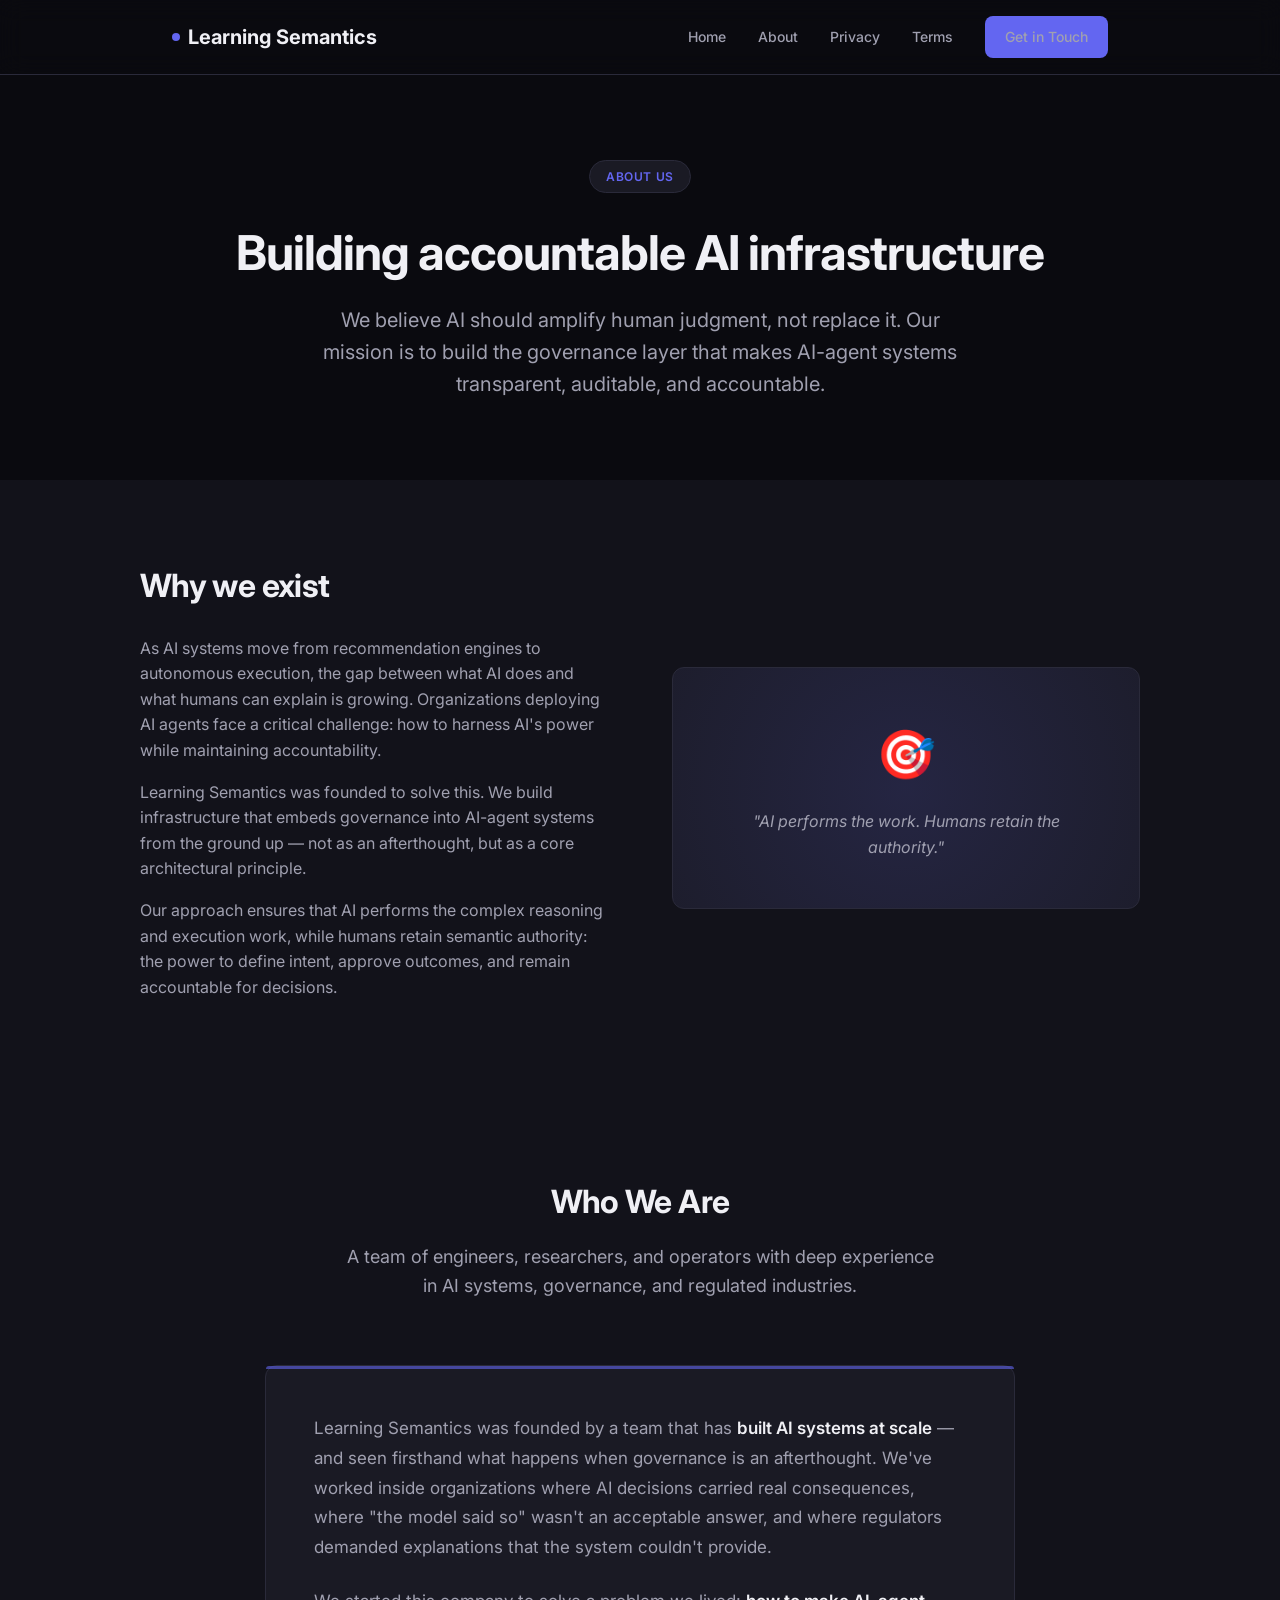
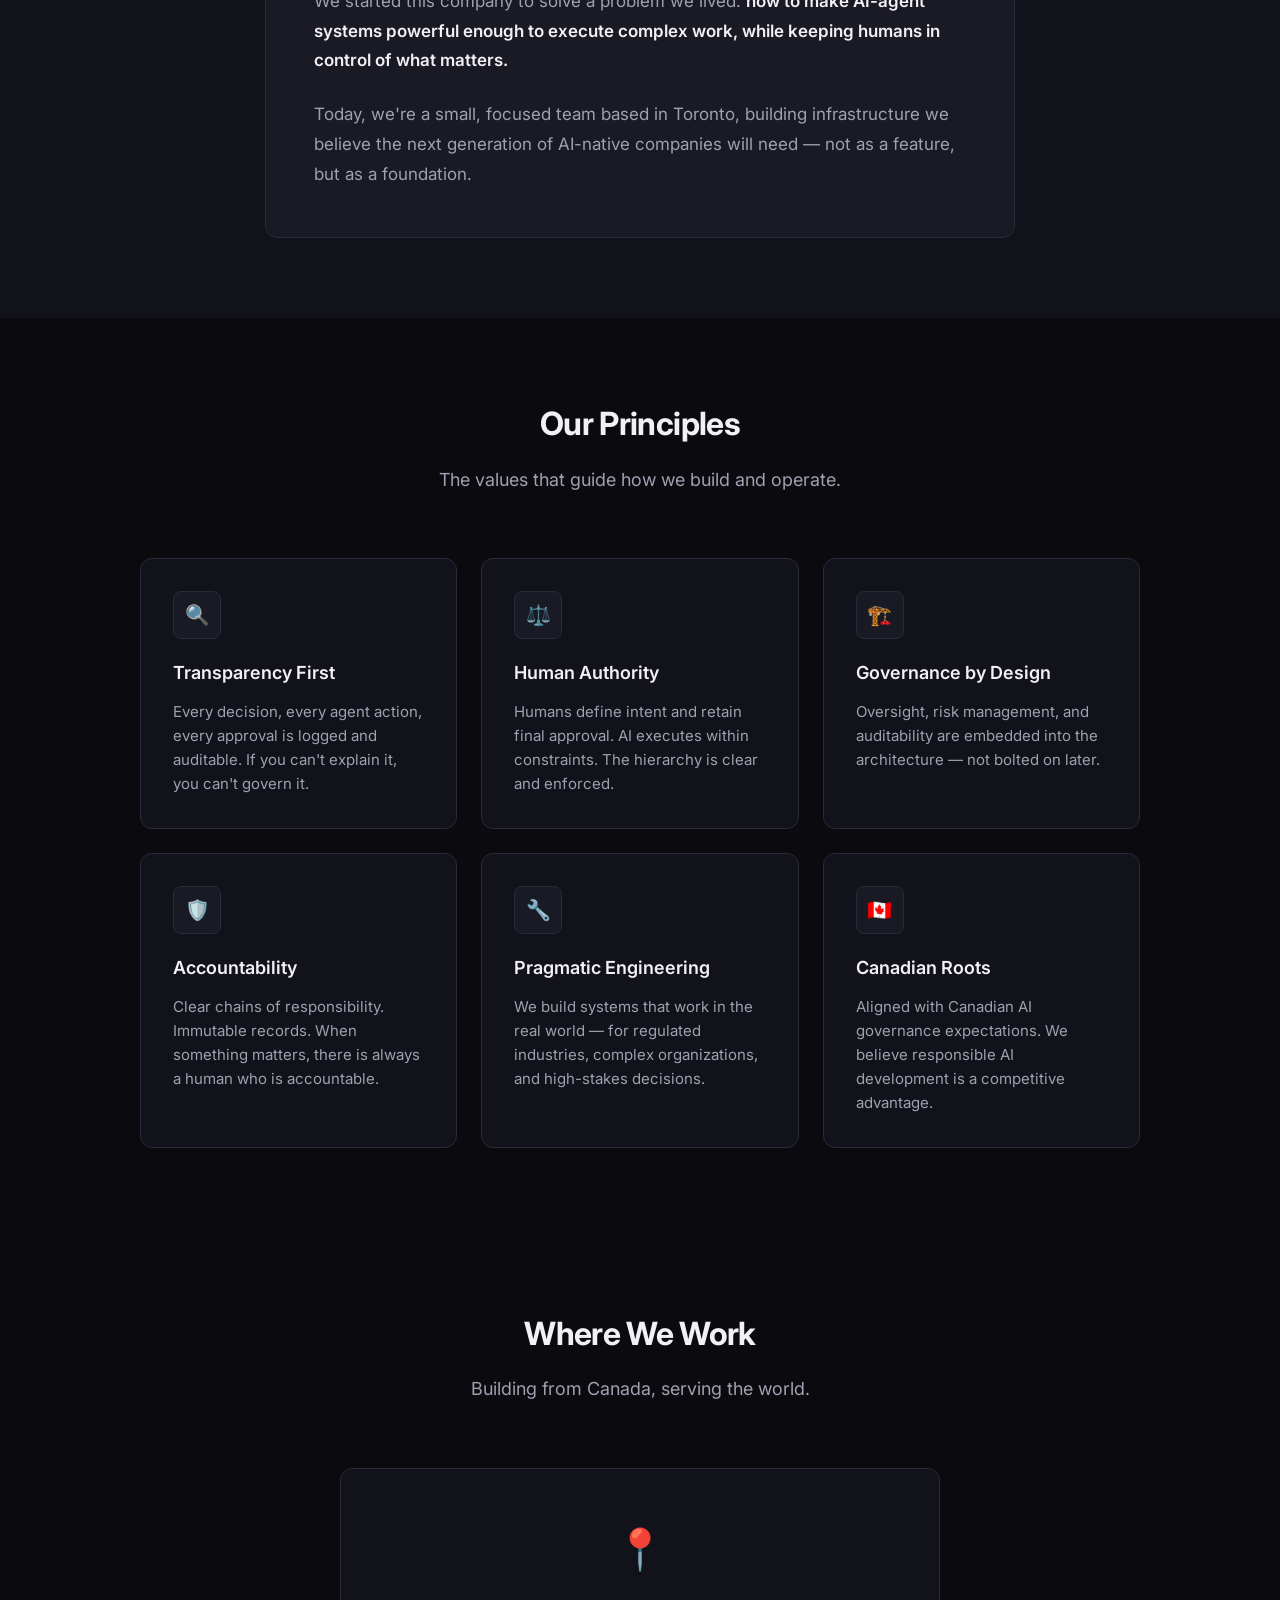
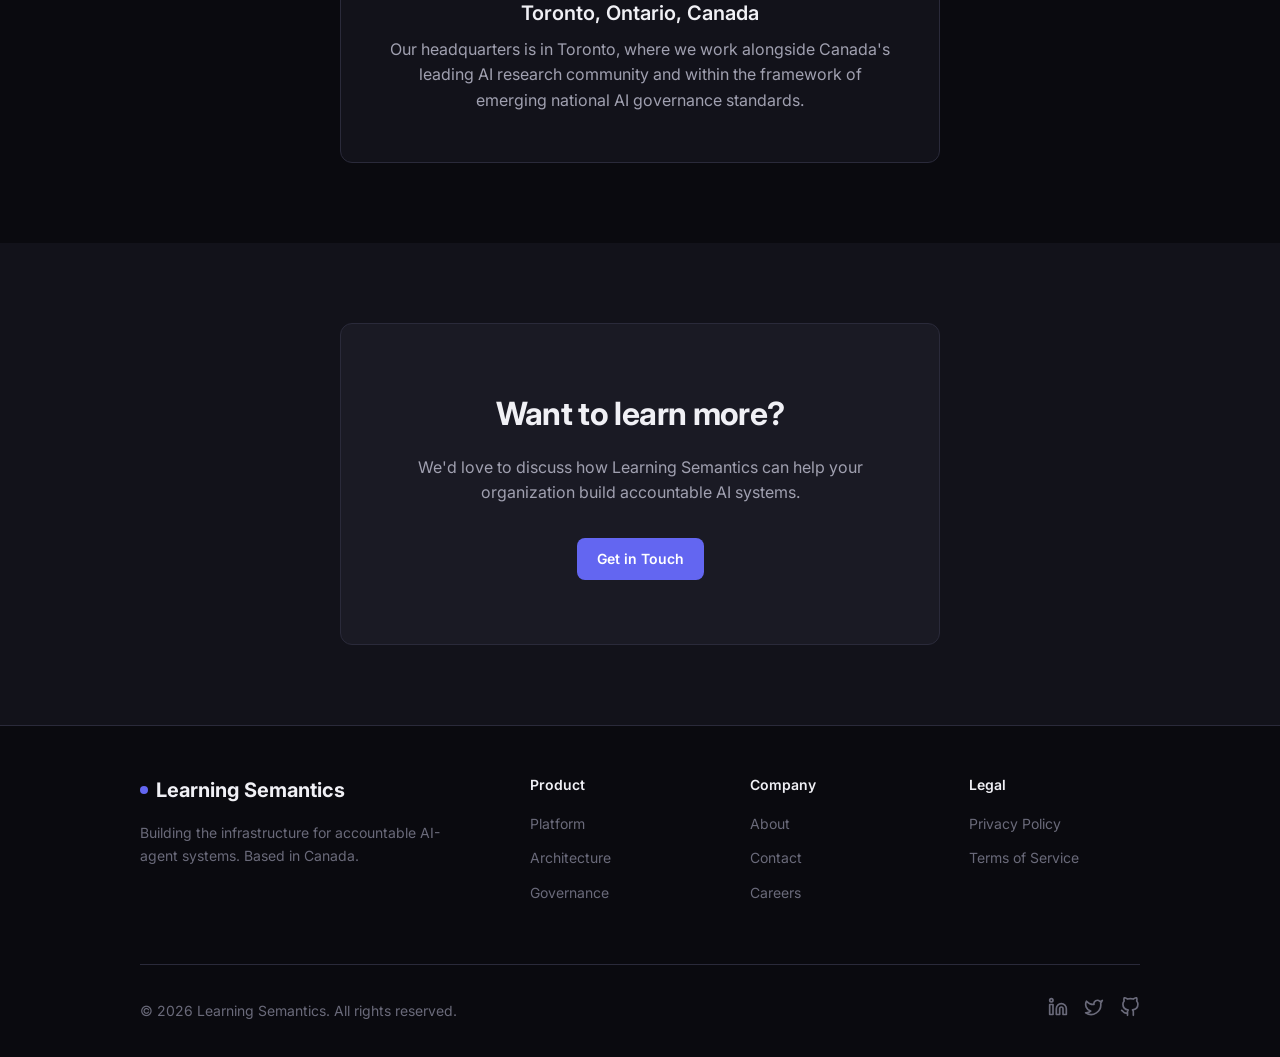
==== commit 611f7576: "Update about.html" ====
--- a/about.html
+++ b/about.html
@@ -9,8 +9,7 @@
     <link rel="preconnect" href="https://fonts.googleapis.com">
     <link rel="preconnect" href="https://fonts.gstatic.com" crossorigin>
     <link href="https://fonts.googleapis.com/css2?family=Inter:wght@400;500;600;700&display=swap" rel="stylesheet">
-    <!-- Custom SVG favicon with your accent color -->
-<link rel="icon" href="data:image/svg+xml,<svg xmlns='http://www.w3.org/2000/svg' viewBox='0 0 100 100'><circle cx='50' cy='50' r='45' fill='%236366f1'/></svg>">
+    
     <style>
         :root {
             --bg: #0a0a0f;
@@ -253,6 +252,49 @@
             font-style: italic;
         }
 
+        /* Who We Are */
+        .who-section {
+            background: var(--bg-elevated);
+        }
+
+        .story-box {
+            max-width: 750px;
+            margin: 0 auto;
+            background: var(--bg-card);
+            border: 1px solid var(--border);
+            border-radius: var(--radius);
+            padding: 3rem;
+            position: relative;
+        }
+
+        .story-box::before {
+            content: '';
+            position: absolute;
+            top: 0;
+            left: 0;
+            right: 0;
+            height: 3px;
+            background: var(--accent);
+            border-radius: var(--radius) var(--radius) 0 0;
+            opacity: 0.6;
+        }
+
+        .story-box p {
+            color: var(--text-secondary);
+            margin-bottom: 1.5rem;
+            font-size: 1.0625rem;
+            line-height: 1.75;
+        }
+
+        .story-box p:last-child {
+            margin-bottom: 0;
+        }
+
+        .story-box strong {
+            color: var(--text-primary);
+            font-weight: 600;
+        }
+
         /* Values */
         .values-grid {
             display: grid;
@@ -296,46 +338,6 @@
             color: var(--text-secondary);
             font-size: 0.9375rem;
             line-height: 1.6;
-        }
-
-        /* Team */
-        .team-section {
-            background: var(--bg-elevated);
-        }
-
-        .team-grid {
-            display: grid;
-            grid-template-columns: repeat(auto-fit, minmax(220px, 1fr));
-            gap: 2rem;
-        }
-
-        .team-member {
-            text-align: center;
-        }
-
-        .team-avatar {
-            width: 96px;
-            height: 96px;
-            background: var(--bg-card);
-            border: 2px solid var(--border);
-            border-radius: 50%;
-            margin: 0 auto 1rem;
-            display: flex;
-            align-items: center;
-            justify-content: center;
-            font-size: 2rem;
-            color: var(--text-muted);
-        }
-
-        .team-member h4 {
-            font-size: 1rem;
-            font-weight: 600;
-            margin-bottom: 0.25rem;
-        }
-
-        .team-member p {
-            color: var(--text-muted);
-            font-size: 0.875rem;
         }
 
         /* Location */
@@ -483,6 +485,8 @@
             .mission-text h2 { text-align: center; }
 
             section { padding: 3rem 1.5rem; }
+
+            .story-box { padding: 2rem 1.5rem; }
 
             .footer-grid {
                 grid-template-columns: 1fr;
@@ -539,6 +543,23 @@
         </div>
     </section>
 
+    <!-- Who We Are -->
+    <section class="who-section">
+        <div class="container">
+            <div class="section-header fade-in">
+                <h2>Who We Are</h2>
+                <p>A team of engineers, researchers, and operators with deep experience in AI systems, governance, and regulated industries.</p>
+            </div>
+            <div class="story-box fade-in">
+                <p>Learning Semantics was founded by a team that has <strong>built AI systems at scale</strong> — and seen firsthand what happens when governance is an afterthought. We've worked inside organizations where AI decisions carried real consequences, where "the model said so" wasn't an acceptable answer, and where regulators demanded explanations that the system couldn't provide.</p>
+                
+                <p>We started this company to solve a problem we lived: <strong>how to make AI-agent systems powerful enough to execute complex work, while keeping humans in control of what matters.</strong></p>
+                
+                <p>Today, we're a small, focused team based in Toronto, building infrastructure we believe the next generation of AI-native companies will need — not as a feature, but as a foundation.</p>
+            </div>
+        </div>
+    </section>
+
     <!-- Values -->
     <section>
         <div class="container">
@@ -576,38 +597,6 @@
                     <div class="icon">🇨🇦</div>
                     <h3>Canadian Roots</h3>
                     <p>Aligned with Canadian AI governance expectations. We believe responsible AI development is a competitive advantage.</p>
-                </div>
-            </div>
-        </div>
-    </section>
-
-    <!-- Team -->
-    <section class="team-section">
-        <div class="container">
-            <div class="section-header fade-in">
-                <h2>Our Team</h2>
-                <p>Engineers, researchers, and operators building the future of accountable AI.</p>
-            </div>
-            <div class="team-grid">
-                <div class="team-member fade-in">
-                    <div class="team-avatar">👤</div>
-                    <h4>Founder Name</h4>
-                    <p>CEO & Co-Founder</p>
-                </div>
-                <div class="team-member fade-in">
-                    <div class="team-avatar">👤</div>
-                    <h4>Founder Name</h4>
-                    <p>CTO & Co-Founder</p>
-                </div>
-                <div class="team-member fade-in">
-                    <div class="team-avatar">👤</div>
-                    <h4>Team Member</h4>
-                    <p>Head of Engineering</p>
-                </div>
-                <div class="team-member fade-in">
-                    <div class="team-avatar">👤</div>
-                    <h4>Team Member</h4>
-                    <p>Head of Research</p>
                 </div>
             </div>
         </div>
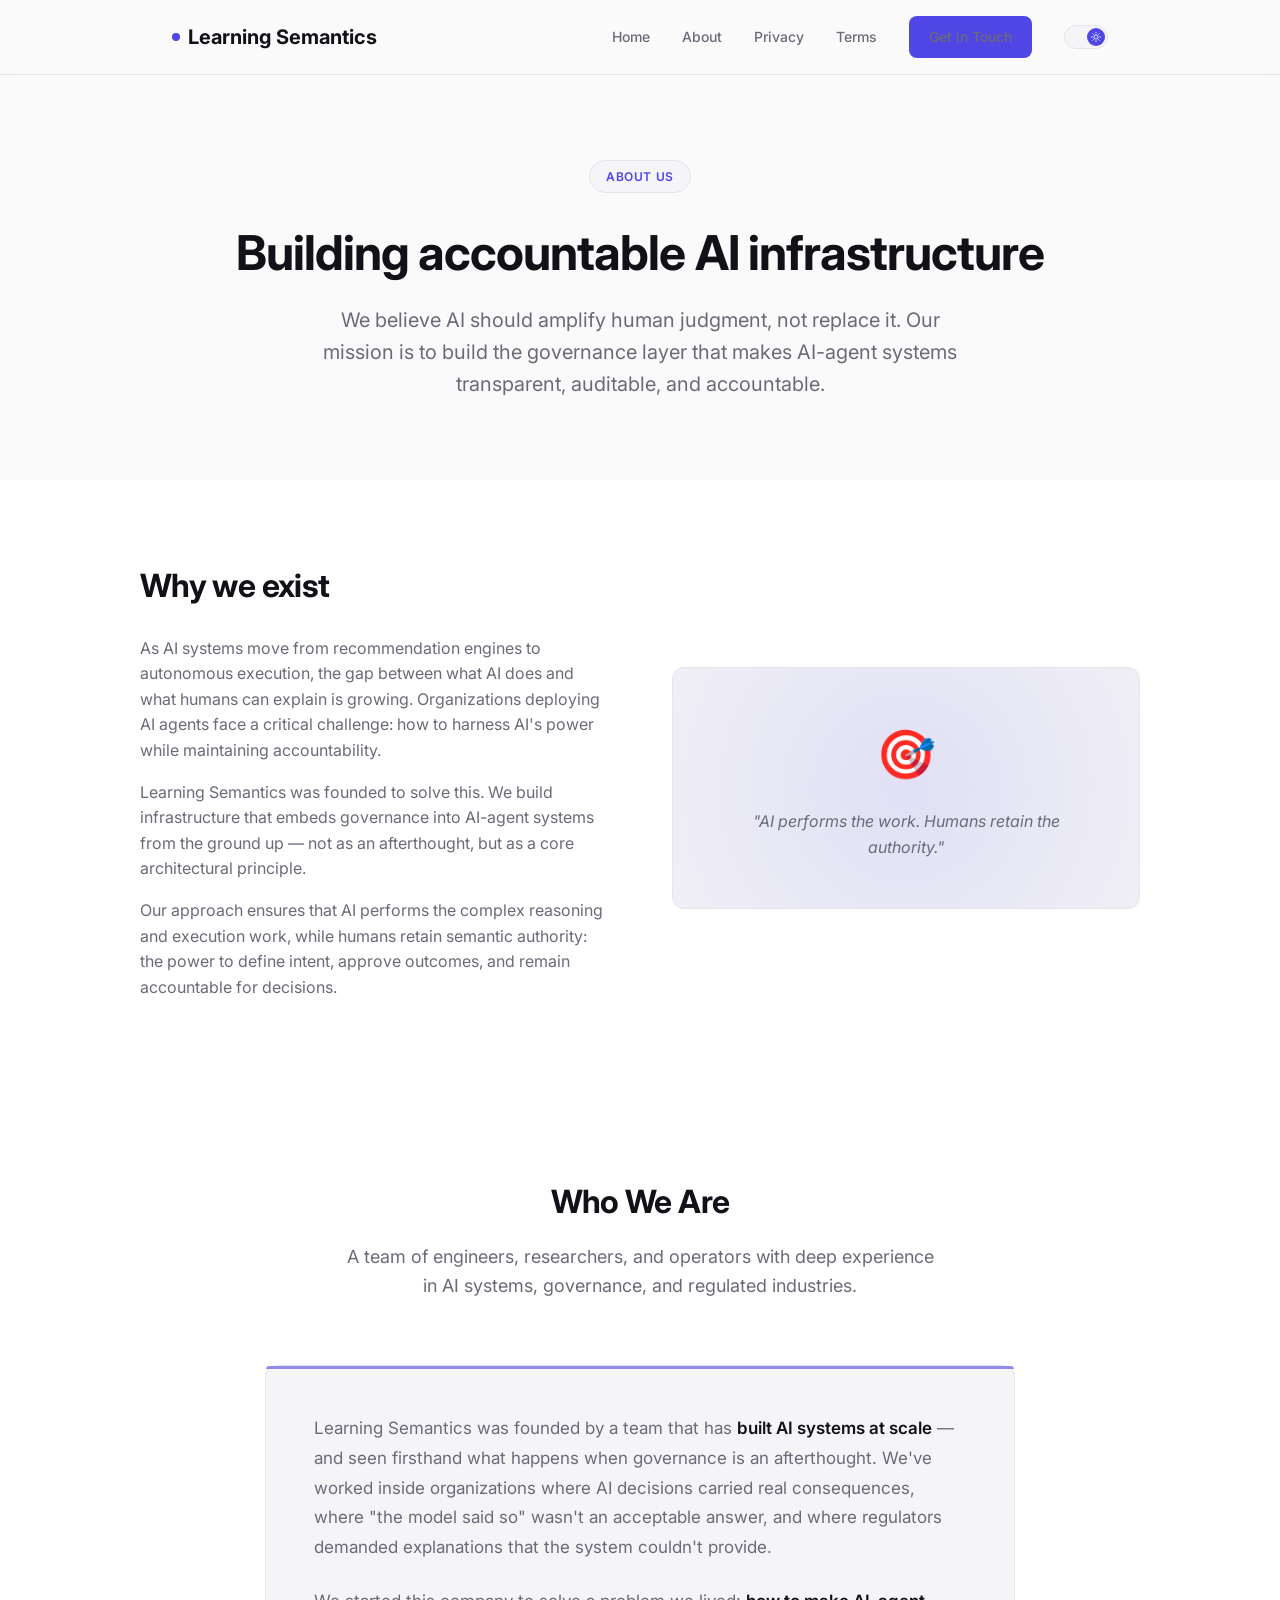
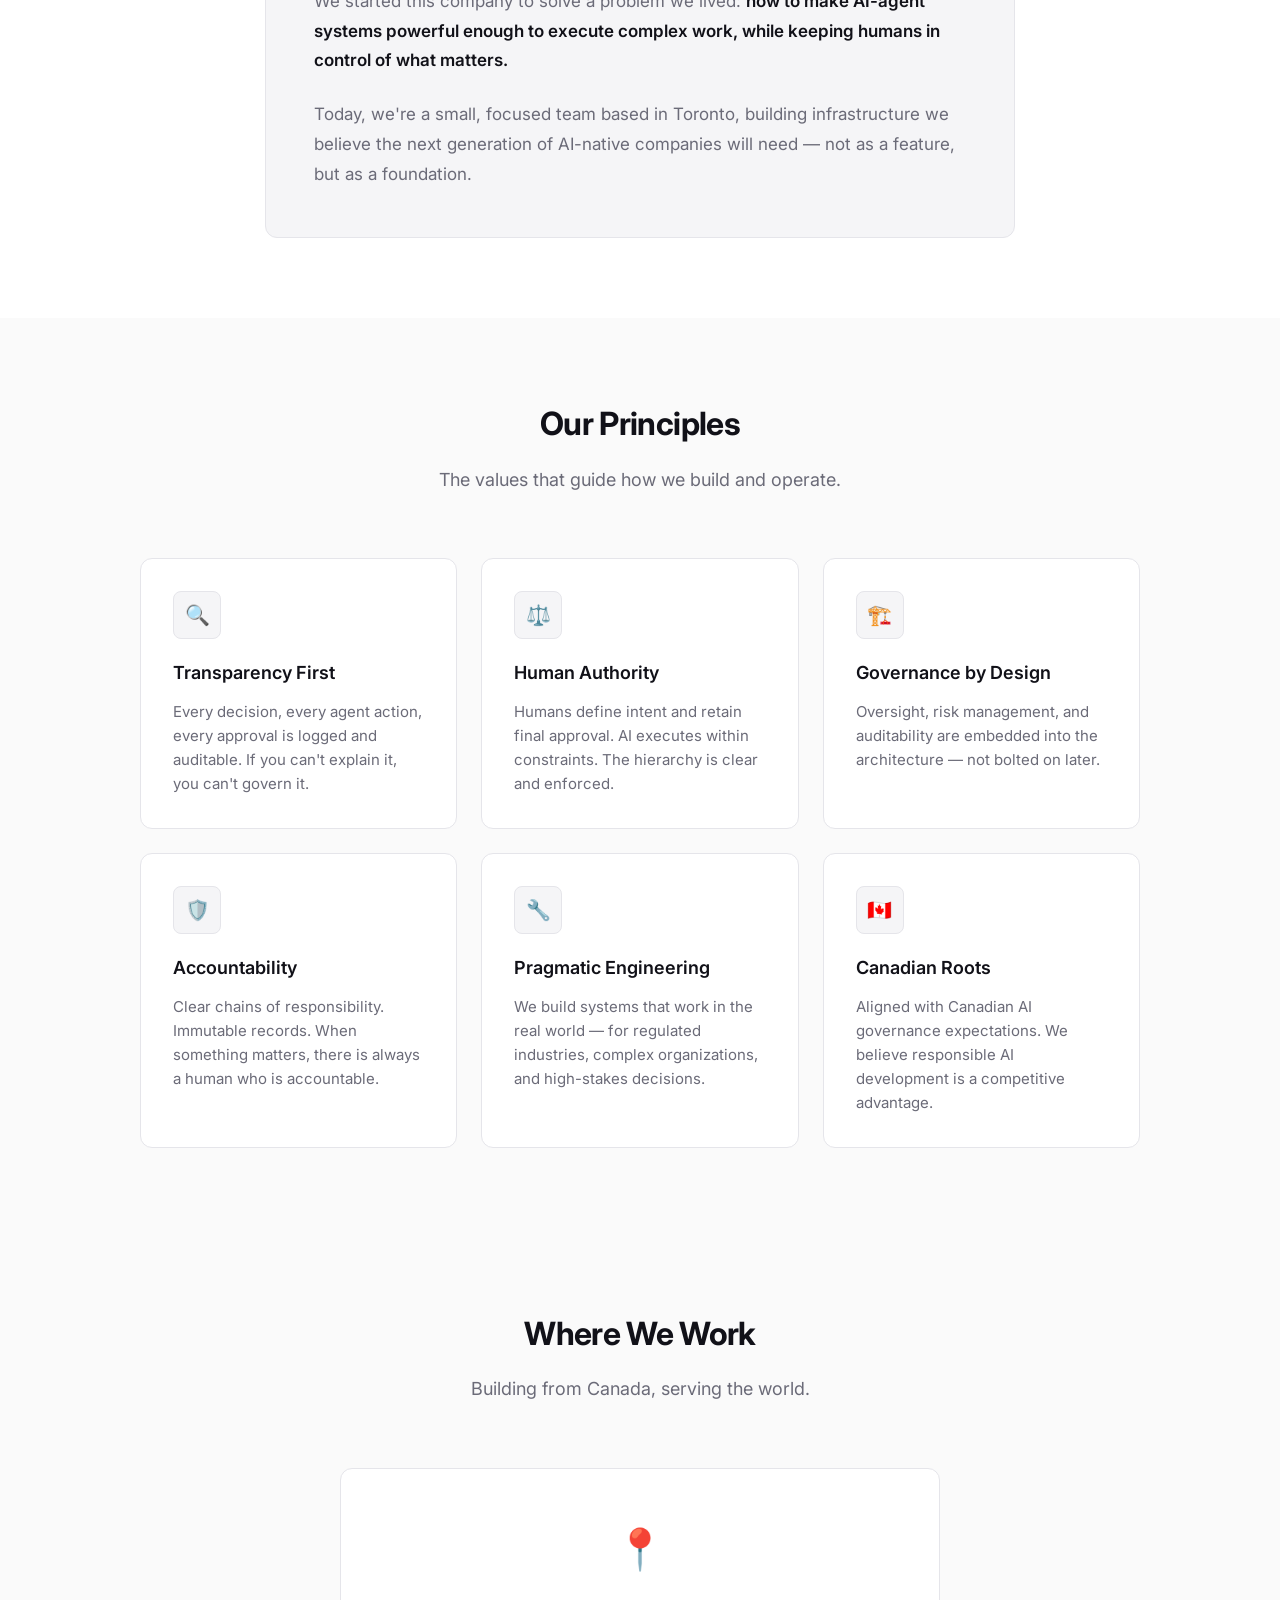
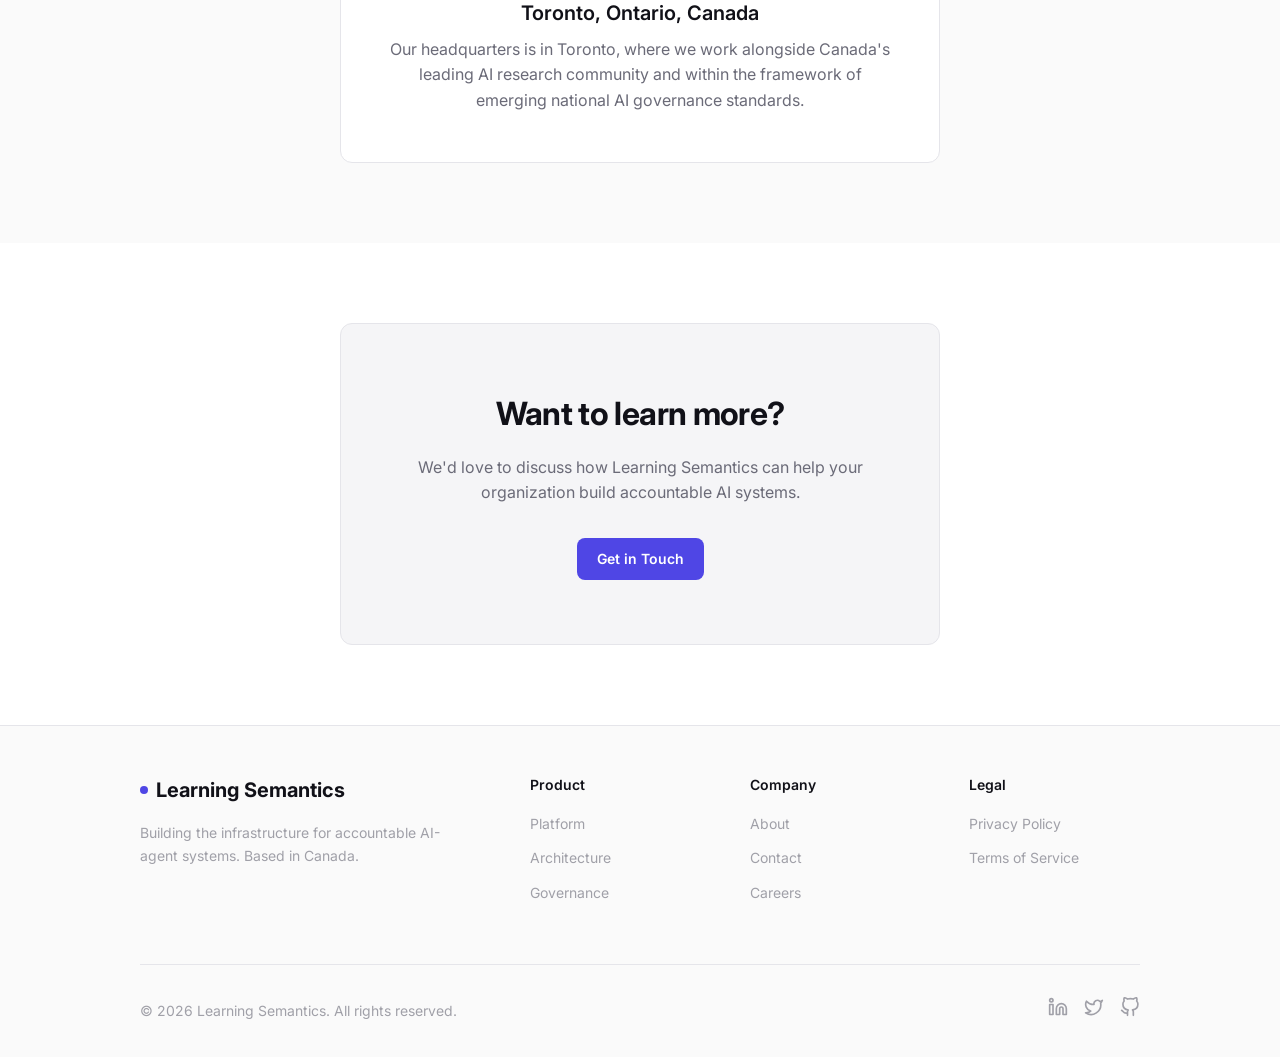
==== commit aedcc923: "Update about.html" ====
--- a/about.html
+++ b/about.html
@@ -5,11 +5,13 @@
     <meta name="viewport" content="width=device-width, initial-scale=1.0">
     <title>About | Learning Semantics</title>
     <meta name="description" content="Learn about Learning Semantics — our mission, approach, and commitment to accountable AI.">
-    
+
+    <link rel="icon" href="data:image/svg+xml,<svg xmlns='http://www.w3.org/2000/svg' viewBox='0 0 100 100'><circle cx='50' cy='50' r='45' fill='%236366f1'/><circle cx='50' cy='50' r='20' fill='%23f0f0f5'/></svg>">
+
     <link rel="preconnect" href="https://fonts.googleapis.com">
     <link rel="preconnect" href="https://fonts.gstatic.com" crossorigin>
     <link href="https://fonts.googleapis.com/css2?family=Inter:wght@400;500;600;700&display=swap" rel="stylesheet">
-    
+
     <style>
         :root {
             --bg: #0a0a0f;
@@ -26,6 +28,21 @@
             --radius: 12px;
             --radius-sm: 8px;
             --max-width: 1000px;
+            --transition: all 0.3s ease;
+        }
+
+        [data-theme="light"] {
+            --bg: #fafafa;
+            --bg-elevated: #ffffff;
+            --bg-card: #f5f5f7;
+            --border: #e5e5ea;
+            --text-primary: #111118;
+            --text-secondary: #6b6b78;
+            --text-muted: #a0a0a8;
+            --accent: #4f46e5;
+            --accent-hover: #4338ca;
+            --accent-glow: rgba(79, 70, 229, 0.12);
+            --success: #16a34a;
         }
 
         * { margin: 0; padding: 0; box-sizing: border-box; }
@@ -38,7 +55,52 @@
             color: var(--text-primary);
             line-height: 1.6;
             -webkit-font-smoothing: antialiased;
-        }
+            transition: background 0.3s ease, color 0.3s ease;
+        }
+
+        /* Theme Toggle */
+        .theme-toggle {
+            position: relative;
+            width: 44px;
+            height: 24px;
+            background: var(--bg-card);
+            border: 1px solid var(--border);
+            border-radius: 100px;
+            cursor: pointer;
+            transition: var(--transition);
+            display: flex;
+            align-items: center;
+            padding: 2px;
+            flex-shrink: 0;
+        }
+
+        .theme-toggle:hover { border-color: var(--accent); }
+
+        .theme-toggle-knob {
+            width: 18px;
+            height: 18px;
+            background: var(--accent);
+            border-radius: 50%;
+            transition: transform 0.3s cubic-bezier(0.4, 0, 0.2, 1);
+            display: flex;
+            align-items: center;
+            justify-content: center;
+            position: relative;
+        }
+
+        .theme-toggle-knob svg {
+            width: 10px;
+            height: 10px;
+            color: white;
+            transition: opacity 0.2s;
+        }
+
+        .theme-toggle-knob .moon-icon { position: absolute; opacity: 1; }
+        .theme-toggle-knob .sun-icon { position: absolute; opacity: 0; }
+
+        [data-theme="light"] .theme-toggle-knob { transform: translateX(20px); }
+        [data-theme="light"] .theme-toggle-knob .moon-icon { opacity: 0; }
+        [data-theme="light"] .theme-toggle-knob .sun-icon { opacity: 1; }
 
         /* Nav */
         nav {
@@ -50,7 +112,10 @@
             background: rgba(10, 10, 15, 0.8);
             backdrop-filter: blur(12px);
             border-bottom: 1px solid var(--border);
-        }
+            transition: var(--transition);
+        }
+
+        [data-theme="light"] nav { background: rgba(250, 250, 250, 0.85); }
 
         .nav-container {
             max-width: var(--max-width);
@@ -496,6 +561,7 @@
             .location-box { padding: 2rem 1.5rem; }
         }
     </style>
+<base target="_blank">
 </head>
 <body>
 
@@ -512,6 +578,17 @@
                 <a href="/privacy.html">Privacy</a>
                 <a href="/terms.html">Terms</a>
                 <a href="/#contact" class="btn btn-primary">Get in Touch</a>
+                <button class="theme-toggle" id="themeToggle" aria-label="Toggle dark/light mode">
+                    <div class="theme-toggle-knob">
+                        <svg class="moon-icon" fill="none" stroke="currentColor" stroke-width="2" viewBox="0 0 24 24">
+                            <path stroke-linecap="round" stroke-linejoin="round" d="M21 12.79A9 9 0 1111.21 3 7 7 0 0021 12.79z"/>
+                        </svg>
+                        <svg class="sun-icon" fill="none" stroke="currentColor" stroke-width="2" viewBox="0 0 24 24">
+                            <circle cx="12" cy="12" r="5"/>
+                            <path stroke-linecap="round" stroke-linejoin="round" d="M12 1v2m0 18v2M4.22 4.22l1.42 1.42m12.72 12.72l1.42 1.42M1 12h2m18 0h2M4.22 19.78l1.42-1.42M18.36 5.64l1.42-1.42"/>
+                        </svg>
+                    </div>
+                </button>
             </div>
         </div>
     </nav>
@@ -532,11 +609,11 @@
                 <div class="mission-text fade-in">
                     <h2>Why we exist</h2>
                     <p>As AI systems move from recommendation engines to autonomous execution, the gap between what AI does and what humans can explain is growing. Organizations deploying AI agents face a critical challenge: how to harness AI's power while maintaining accountability.</p>
-                    <p>Learning Semantics was founded to solve this. We build infrastructure that embeds governance into AI-agent systems from the ground up — not as an afterthought, but as a core architectural principle.</p>
+                    <p>Learning Semantics was founded to solve this. We build infrastructure that embeds governance into AI-agent systems from the ground up &mdash; not as an afterthought, but as a core architectural principle.</p>
                     <p>Our approach ensures that AI performs the complex reasoning and execution work, while humans retain semantic authority: the power to define intent, approve outcomes, and remain accountable for decisions.</p>
                 </div>
                 <div class="mission-visual fade-in">
-                    <div class="icon">🎯</div>
+                    <div class="icon">&#127919;</div>
                     <p>"AI performs the work. Humans retain the authority."</p>
                 </div>
             </div>
@@ -551,11 +628,11 @@
                 <p>A team of engineers, researchers, and operators with deep experience in AI systems, governance, and regulated industries.</p>
             </div>
             <div class="story-box fade-in">
-                <p>Learning Semantics was founded by a team that has <strong>built AI systems at scale</strong> — and seen firsthand what happens when governance is an afterthought. We've worked inside organizations where AI decisions carried real consequences, where "the model said so" wasn't an acceptable answer, and where regulators demanded explanations that the system couldn't provide.</p>
-                
+                <p>Learning Semantics was founded by a team that has <strong>built AI systems at scale</strong> &mdash; and seen firsthand what happens when governance is an afterthought. We've worked inside organizations where AI decisions carried real consequences, where "the model said so" wasn't an acceptable answer, and where regulators demanded explanations that the system couldn't provide.</p>
+
                 <p>We started this company to solve a problem we lived: <strong>how to make AI-agent systems powerful enough to execute complex work, while keeping humans in control of what matters.</strong></p>
-                
-                <p>Today, we're a small, focused team based in Toronto, building infrastructure we believe the next generation of AI-native companies will need — not as a feature, but as a foundation.</p>
+
+                <p>Today, we're a small, focused team based in Toronto, building infrastructure we believe the next generation of AI-native companies will need &mdash; not as a feature, but as a foundation.</p>
             </div>
         </div>
     </section>
@@ -569,32 +646,32 @@
             </div>
             <div class="values-grid">
                 <div class="value-card fade-in">
-                    <div class="icon">🔍</div>
+                    <div class="icon">&#128269;</div>
                     <h3>Transparency First</h3>
                     <p>Every decision, every agent action, every approval is logged and auditable. If you can't explain it, you can't govern it.</p>
                 </div>
                 <div class="value-card fade-in">
-                    <div class="icon">⚖️</div>
+                    <div class="icon">&#9878;&#65039;</div>
                     <h3>Human Authority</h3>
                     <p>Humans define intent and retain final approval. AI executes within constraints. The hierarchy is clear and enforced.</p>
                 </div>
                 <div class="value-card fade-in">
-                    <div class="icon">🏗️</div>
+                    <div class="icon">&#127959;&#65039;</div>
                     <h3>Governance by Design</h3>
-                    <p>Oversight, risk management, and auditability are embedded into the architecture — not bolted on later.</p>
+                    <p>Oversight, risk management, and auditability are embedded into the architecture &mdash; not bolted on later.</p>
                 </div>
                 <div class="value-card fade-in">
-                    <div class="icon">🛡️</div>
+                    <div class="icon">&#128737;&#65039;</div>
                     <h3>Accountability</h3>
                     <p>Clear chains of responsibility. Immutable records. When something matters, there is always a human who is accountable.</p>
                 </div>
                 <div class="value-card fade-in">
-                    <div class="icon">🔧</div>
+                    <div class="icon">&#128295;</div>
                     <h3>Pragmatic Engineering</h3>
-                    <p>We build systems that work in the real world — for regulated industries, complex organizations, and high-stakes decisions.</p>
+                    <p>We build systems that work in the real world &mdash; for regulated industries, complex organizations, and high-stakes decisions.</p>
                 </div>
                 <div class="value-card fade-in">
-                    <div class="icon">🇨🇦</div>
+                    <div class="icon">&#127464;&#127462;</div>
                     <h3>Canadian Roots</h3>
                     <p>Aligned with Canadian AI governance expectations. We believe responsible AI development is a competitive advantage.</p>
                 </div>
@@ -610,7 +687,7 @@
                 <p>Building from Canada, serving the world.</p>
             </div>
             <div class="location-box fade-in">
-                <div class="icon">📍</div>
+                <div class="icon">&#128205;</div>
                 <h3>Toronto, Ontario, Canada</h3>
                 <p>Our headquarters is in Toronto, where we work alongside Canada's leading AI research community and within the framework of emerging national AI governance standards.</p>
             </div>
@@ -673,6 +750,28 @@
     </footer>
 
     <script>
+        // Theme Toggle
+        (function() {
+            const toggle = document.getElementById('themeToggle');
+            const html = document.documentElement;
+
+            const savedTheme = localStorage.getItem('theme');
+            const systemPrefersLight = window.matchMedia('(prefers-color-scheme: light)').matches;
+
+            if (savedTheme) {
+                html.setAttribute('data-theme', savedTheme);
+            } else if (systemPrefersLight) {
+                html.setAttribute('data-theme', 'light');
+            }
+
+            toggle.addEventListener('click', function() {
+                const currentTheme = html.getAttribute('data-theme');
+                const newTheme = currentTheme === 'light' ? 'dark' : 'light';
+                html.setAttribute('data-theme', newTheme);
+                localStorage.setItem('theme', newTheme);
+            });
+        })();
+
         const observerOptions = {
             threshold: 0.1,
             rootMargin: '0px 0px -50px 0px'
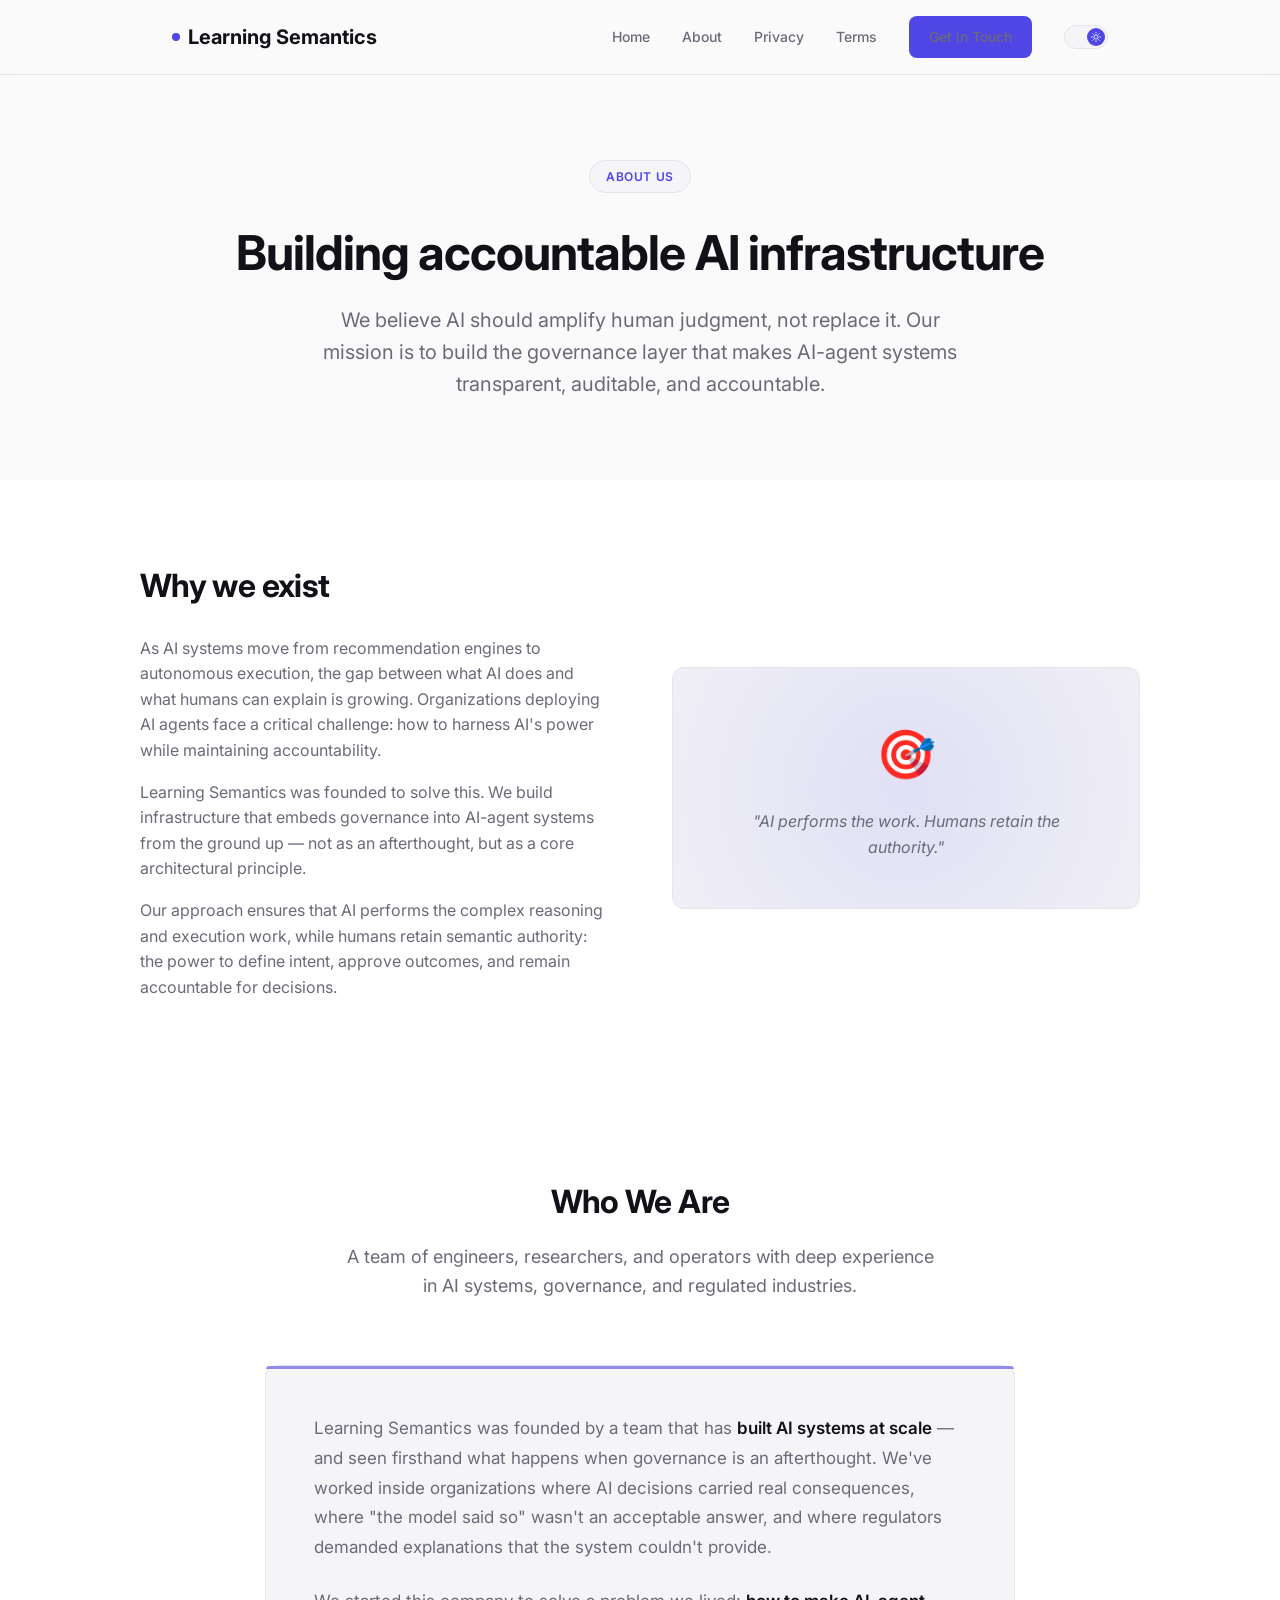
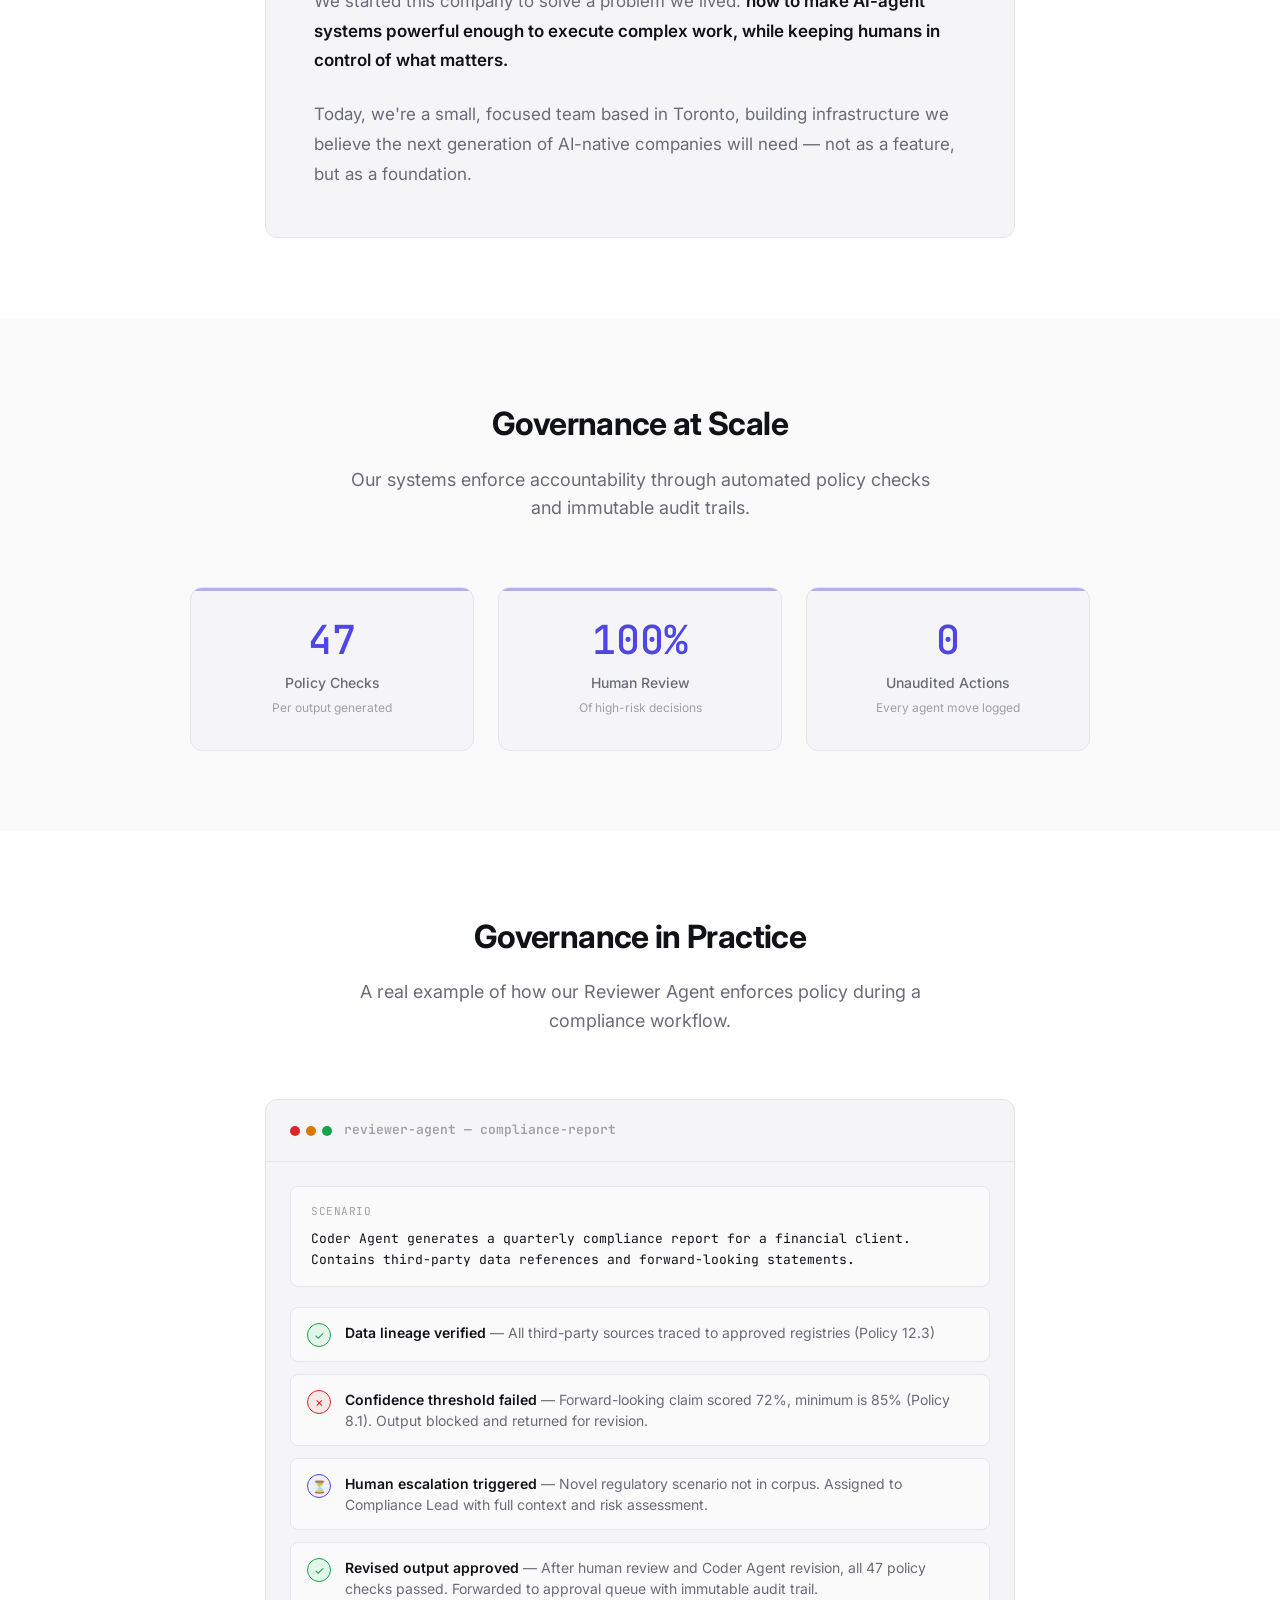
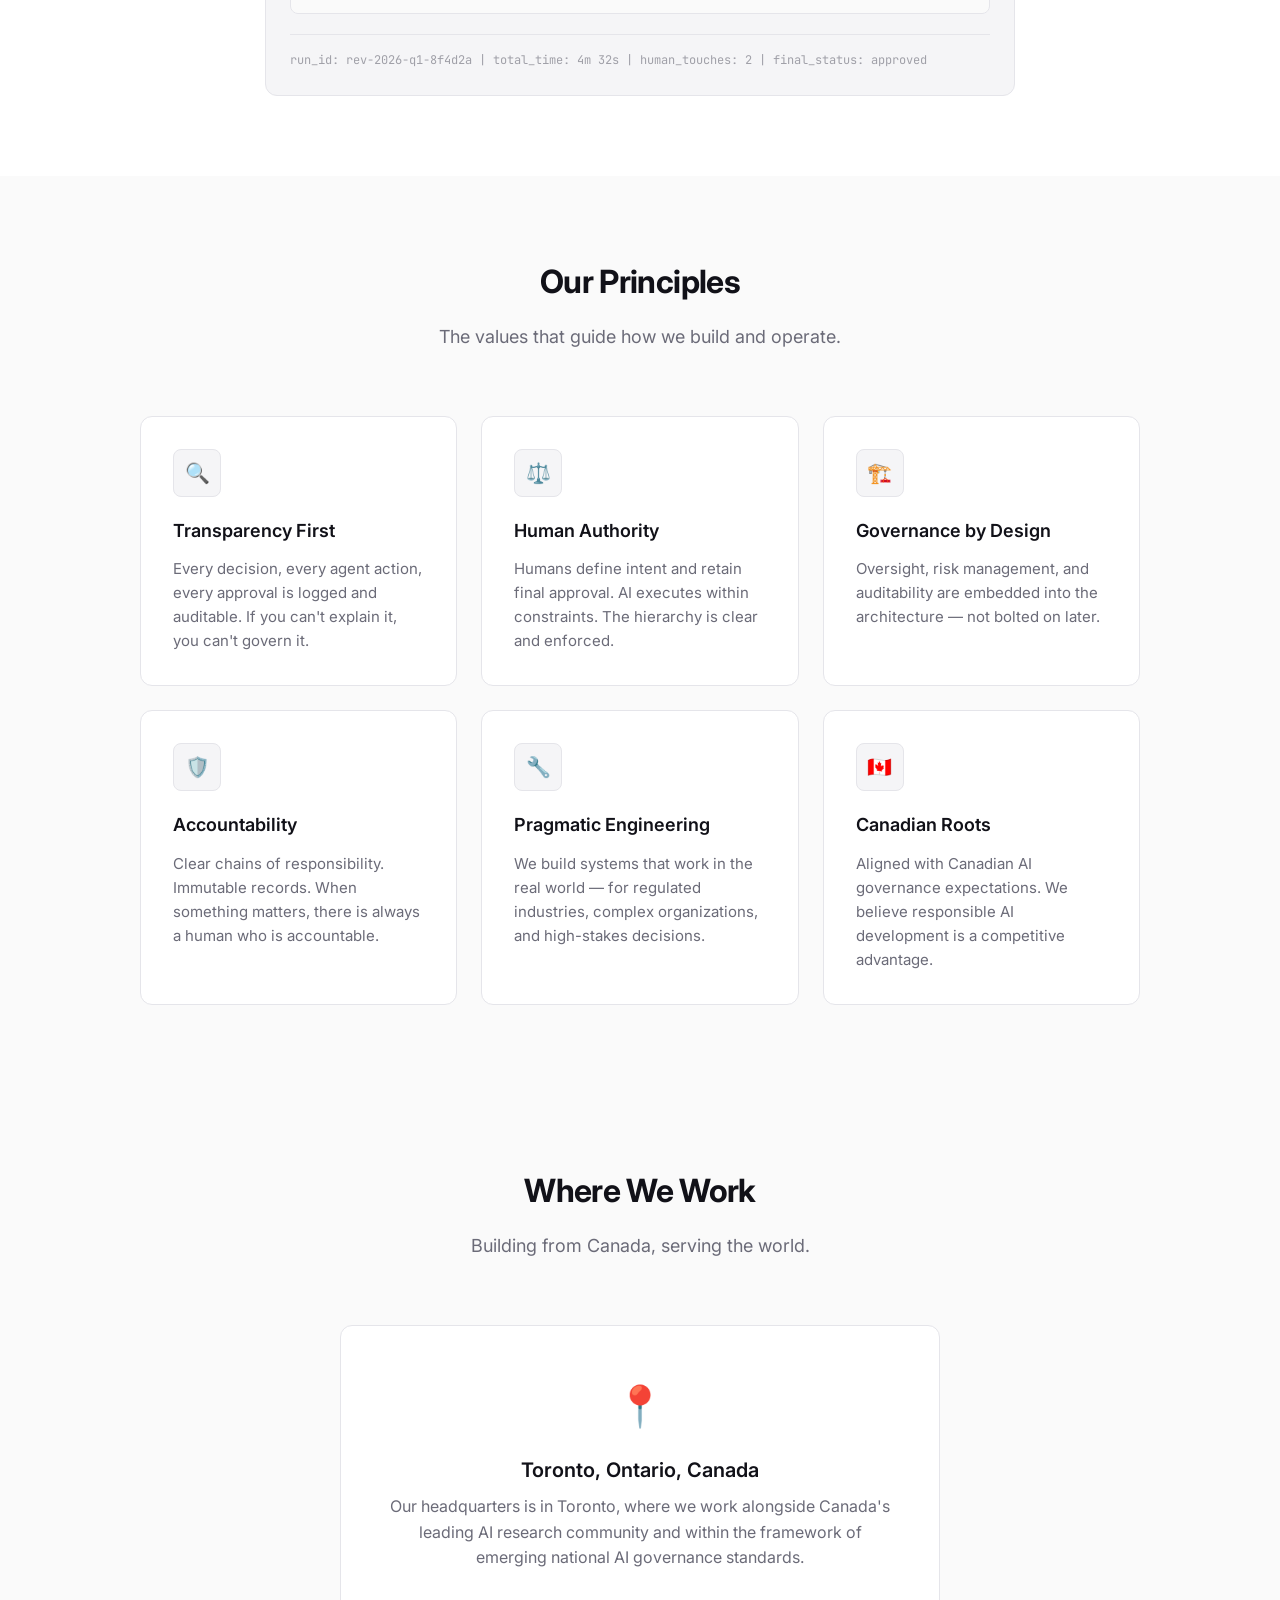
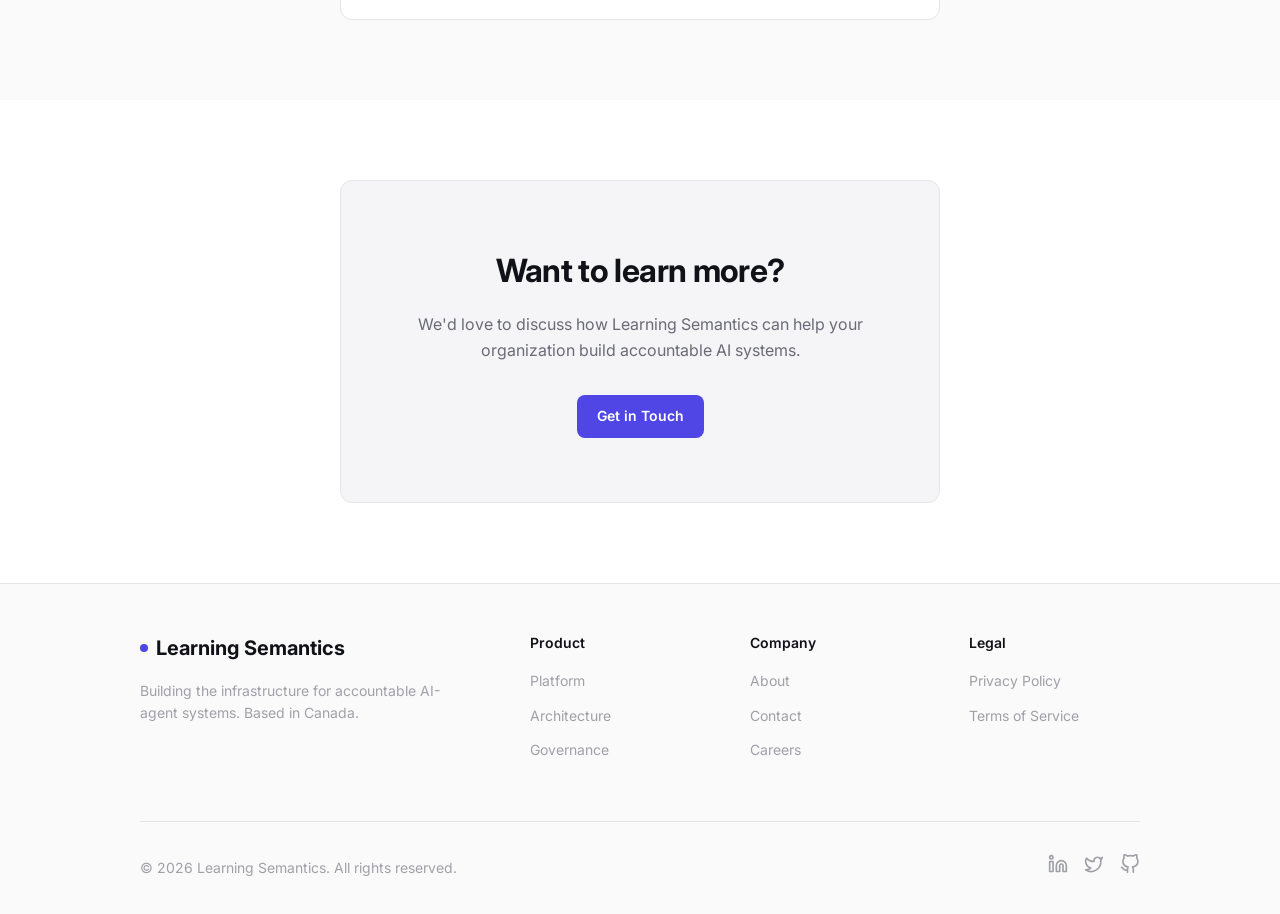
==== commit 64dfa35a: "Add files via upload" ====
--- a/about.html
+++ b/about.html
@@ -10,7 +10,7 @@
 
     <link rel="preconnect" href="https://fonts.googleapis.com">
     <link rel="preconnect" href="https://fonts.gstatic.com" crossorigin>
-    <link href="https://fonts.googleapis.com/css2?family=Inter:wght@400;500;600;700&display=swap" rel="stylesheet">
+    <link href="https://fonts.googleapis.com/css2?family=Inter:wght@400;500;600;700&family=JetBrains+Mono:wght@400;500&display=swap" rel="stylesheet">
 
     <style>
         :root {
@@ -24,7 +24,10 @@
             --accent: #6366f1;
             --accent-hover: #818cf8;
             --accent-glow: rgba(99, 102, 241, 0.15);
+            --accent-muted: rgba(99, 102, 241, 0.08);
             --success: #22c55e;
+            --warning: #f59e0b;
+            --danger: #ef4444;
             --radius: 12px;
             --radius-sm: 8px;
             --max-width: 1000px;
@@ -42,7 +45,10 @@
             --accent: #4f46e5;
             --accent-hover: #4338ca;
             --accent-glow: rgba(79, 70, 229, 0.12);
+            --accent-muted: rgba(79, 70, 229, 0.06);
             --success: #16a34a;
+            --warning: #d97706;
+            --danger: #dc2626;
         }
 
         * { margin: 0; padding: 0; box-sizing: border-box; }
@@ -360,6 +366,214 @@
             font-weight: 600;
         }
 
+        /* ============================================
+           GOVERNANCE STATS — NEW ON ABOUT PAGE
+           ============================================ */
+        .governance-stats-section {
+            background: var(--bg);
+        }
+
+        .governance-stats {
+            display: grid;
+            grid-template-columns: repeat(3, 1fr);
+            gap: 1.5rem;
+            max-width: 900px;
+            margin: 0 auto;
+        }
+
+        .stat-card {
+            background: var(--bg-card);
+            border: 1px solid var(--border);
+            border-radius: var(--radius);
+            padding: 2rem;
+            text-align: center;
+            transition: all 0.3s;
+            position: relative;
+            overflow: hidden;
+        }
+
+        .stat-card:hover {
+            border-color: var(--accent);
+            transform: translateY(-2px);
+        }
+
+        .stat-card::before {
+            content: '';
+            position: absolute;
+            top: 0;
+            left: 0;
+            right: 0;
+            height: 3px;
+            background: var(--accent);
+            opacity: 0.4;
+        }
+
+        .stat-number {
+            font-family: 'JetBrains Mono', monospace;
+            font-size: 2.5rem;
+            font-weight: 500;
+            color: var(--accent);
+            line-height: 1;
+            margin-bottom: 0.75rem;
+        }
+
+        .stat-label {
+            font-size: 0.875rem;
+            color: var(--text-secondary);
+            font-weight: 500;
+        }
+
+        .stat-sublabel {
+            font-size: 0.75rem;
+            color: var(--text-muted);
+            margin-top: 0.25rem;
+        }
+
+        /* ============================================
+           GOVERNANCE IN PRACTICE — NEW ON ABOUT PAGE
+           ============================================ */
+        .practice-section {
+            background: var(--bg-elevated);
+        }
+
+        .practice-box {
+            max-width: 750px;
+            margin: 0 auto;
+            background: var(--bg-card);
+            border: 1px solid var(--border);
+            border-radius: var(--radius);
+            padding: 0;
+            overflow: hidden;
+        }
+
+        .practice-header {
+            padding: 1.25rem 1.5rem;
+            border-bottom: 1px solid var(--border);
+            display: flex;
+            align-items: center;
+            gap: 0.75rem;
+        }
+
+        .practice-dots {
+            display: flex;
+            gap: 6px;
+        }
+
+        .practice-dot {
+            width: 10px;
+            height: 10px;
+            border-radius: 50%;
+        }
+
+        .practice-dot.red { background: var(--danger); }
+        .practice-dot.yellow { background: var(--warning); }
+        .practice-dot.green { background: var(--success); }
+
+        .practice-title {
+            font-size: 0.8125rem;
+            font-weight: 600;
+            color: var(--text-muted);
+            font-family: 'JetBrains Mono', monospace;
+        }
+
+        .practice-body {
+            padding: 1.5rem;
+        }
+
+        .practice-scenario {
+            background: var(--bg);
+            border: 1px solid var(--border);
+            border-radius: var(--radius-sm);
+            padding: 1rem 1.25rem;
+            margin-bottom: 1.25rem;
+            font-family: 'JetBrains Mono', monospace;
+            font-size: 0.8125rem;
+            color: var(--text-secondary);
+        }
+
+        .practice-scenario-label {
+            font-size: 0.6875rem;
+            text-transform: uppercase;
+            letter-spacing: 0.05em;
+            color: var(--text-muted);
+            margin-bottom: 0.5rem;
+        }
+
+        .practice-scenario-text {
+            color: var(--text-primary);
+        }
+
+        .practice-steps {
+            display: flex;
+            flex-direction: column;
+            gap: 0.75rem;
+        }
+
+        .practice-step {
+            display: flex;
+            align-items: flex-start;
+            gap: 0.875rem;
+            padding: 0.875rem 1rem;
+            background: var(--bg);
+            border: 1px solid var(--border);
+            border-radius: var(--radius-sm);
+            transition: all 0.2s;
+        }
+
+        .practice-step:hover {
+            border-color: var(--accent);
+        }
+
+        .step-icon {
+            width: 24px;
+            height: 24px;
+            border-radius: 50%;
+            display: flex;
+            align-items: center;
+            justify-content: center;
+            flex-shrink: 0;
+            font-size: 0.75rem;
+            margin-top: 1px;
+        }
+
+        .step-icon.check {
+            background: rgba(34, 197, 94, 0.1);
+            border: 1px solid var(--success);
+            color: var(--success);
+        }
+
+        .step-icon.block {
+            background: rgba(239, 68, 68, 0.1);
+            border: 1px solid var(--danger);
+            color: var(--danger);
+        }
+
+        .step-icon.human {
+            background: var(--accent-muted);
+            border: 1px solid var(--accent);
+            color: var(--accent);
+        }
+
+        .step-text {
+            font-size: 0.875rem;
+            color: var(--text-secondary);
+            line-height: 1.5;
+        }
+
+        .step-text strong {
+            color: var(--text-primary);
+            font-weight: 600;
+        }
+
+        .practice-meta {
+            margin-top: 1.25rem;
+            padding-top: 1rem;
+            border-top: 1px solid var(--border);
+            font-size: 0.75rem;
+            color: var(--text-muted);
+            font-family: 'JetBrains Mono', monospace;
+        }
+
         /* Values */
         .values-grid {
             display: grid;
@@ -553,6 +767,13 @@
 
             .story-box { padding: 2rem 1.5rem; }
 
+            .governance-stats {
+                grid-template-columns: 1fr;
+                gap: 1rem;
+            }
+
+            .practice-box { margin: 0 -0.5rem; }
+
             .footer-grid {
                 grid-template-columns: 1fr;
                 gap: 2rem;
@@ -561,23 +782,22 @@
             .location-box { padding: 2rem 1.5rem; }
         }
     </style>
-<base target="_blank">
 </head>
 <body>
 
     <!-- Navigation -->
     <nav>
         <div class="nav-container">
-            <a href="/" class="logo">
+            <a href="index.html" class="logo">
                 <span class="logo-dot"></span>
                 Learning Semantics
             </a>
             <div class="nav-links">
-                <a href="/">Home</a>
-                <a href="/about.html">About</a>
-                <a href="/privacy.html">Privacy</a>
-                <a href="/terms.html">Terms</a>
-                <a href="/#contact" class="btn btn-primary">Get in Touch</a>
+                <a href="index.html">Home</a>
+                <a href="about.html">About</a>
+                <a href="privacy.html">Privacy</a>
+                <a href="terms.html">Terms</a>
+                <a href="index.html#contact" class="btn btn-primary">Get in Touch</a>
                 <button class="theme-toggle" id="themeToggle" aria-label="Toggle dark/light mode">
                     <div class="theme-toggle-knob">
                         <svg class="moon-icon" fill="none" stroke="currentColor" stroke-width="2" viewBox="0 0 24 24">
@@ -637,6 +857,84 @@
         </div>
     </section>
 
+    <!-- ============================================
+         GOVERNANCE STATS — NEW ON ABOUT PAGE
+         ============================================ -->
+    <section class="governance-stats-section">
+        <div class="container">
+            <div class="section-header fade-in">
+                <h2>Governance at Scale</h2>
+                <p>Our systems enforce accountability through automated policy checks and immutable audit trails.</p>
+            </div>
+            <div class="governance-stats fade-in">
+                <div class="stat-card">
+                    <div class="stat-number">47</div>
+                    <div class="stat-label">Policy Checks</div>
+                    <div class="stat-sublabel">Per output generated</div>
+                </div>
+                <div class="stat-card">
+                    <div class="stat-number">100%</div>
+                    <div class="stat-label">Human Review</div>
+                    <div class="stat-sublabel">Of high-risk decisions</div>
+                </div>
+                <div class="stat-card">
+                    <div class="stat-number">0</div>
+                    <div class="stat-label">Unaudited Actions</div>
+                    <div class="stat-sublabel">Every agent move logged</div>
+                </div>
+            </div>
+        </div>
+    </section>
+
+    <!-- ============================================
+         GOVERNANCE IN PRACTICE — NEW ON ABOUT PAGE
+         ============================================ -->
+    <section class="practice-section">
+        <div class="container">
+            <div class="section-header fade-in">
+                <h2>Governance in Practice</h2>
+                <p>A real example of how our Reviewer Agent enforces policy during a compliance workflow.</p>
+            </div>
+            <div class="practice-box fade-in">
+                <div class="practice-header">
+                    <div class="practice-dots">
+                        <div class="practice-dot red"></div>
+                        <div class="practice-dot yellow"></div>
+                        <div class="practice-dot green"></div>
+                    </div>
+                    <div class="practice-title">reviewer-agent — compliance-report</div>
+                </div>
+                <div class="practice-body">
+                    <div class="practice-scenario">
+                        <div class="practice-scenario-label">Scenario</div>
+                        <div class="practice-scenario-text">Coder Agent generates a quarterly compliance report for a financial client. Contains third-party data references and forward-looking statements.</div>
+                    </div>
+                    <div class="practice-steps">
+                        <div class="practice-step">
+                            <div class="step-icon check">&#10003;</div>
+                            <div class="step-text"><strong>Data lineage verified</strong> &mdash; All third-party sources traced to approved registries (Policy 12.3)</div>
+                        </div>
+                        <div class="practice-step">
+                            <div class="step-icon block">&#10007;</div>
+                            <div class="step-text"><strong>Confidence threshold failed</strong> &mdash; Forward-looking claim scored 72%, minimum is 85% (Policy 8.1). Output blocked and returned for revision.</div>
+                        </div>
+                        <div class="practice-step">
+                            <div class="step-icon human">&#9203;</div>
+                            <div class="step-text"><strong>Human escalation triggered</strong> &mdash; Novel regulatory scenario not in corpus. Assigned to Compliance Lead with full context and risk assessment.</div>
+                        </div>
+                        <div class="practice-step">
+                            <div class="step-icon check">&#10003;</div>
+                            <div class="step-text"><strong>Revised output approved</strong> &mdash; After human review and Coder Agent revision, all 47 policy checks passed. Forwarded to approval queue with immutable audit trail.</div>
+                        </div>
+                    </div>
+                    <div class="practice-meta">
+                        run_id: rev-2026-q1-8f4d2a | total_time: 4m 32s | human_touches: 2 | final_status: approved
+                    </div>
+                </div>
+            </div>
+        </div>
+    </section>
+
     <!-- Values -->
     <section>
         <div class="container">
@@ -700,7 +998,7 @@
             <div class="cta-box fade-in">
                 <h2>Want to learn more?</h2>
                 <p>We'd love to discuss how Learning Semantics can help your organization build accountable AI systems.</p>
-                <a href="/#contact" class="btn btn-primary">Get in Touch</a>
+                <a href="index.html#contact" class="btn btn-primary">Get in Touch</a>
             </div>
         </div>
     </section>
@@ -709,7 +1007,7 @@
     <footer>
         <div class="footer-grid">
             <div class="footer-brand">
-                <a href="/" class="logo">
+                <a href="index.html" class="logo">
                     <span class="logo-dot"></span>
                     Learning Semantics
                 </a>
@@ -717,20 +1015,20 @@
             </div>
             <div class="footer-col">
                 <h4>Product</h4>
-                <a href="/#platform">Platform</a>
-                <a href="/#architecture">Architecture</a>
-                <a href="/#governance">Governance</a>
+                <a href="index.html#platform">Platform</a>
+                <a href="index.html#architecture">Architecture</a>
+                <a href="index.html#governance">Governance</a>
             </div>
             <div class="footer-col">
                 <h4>Company</h4>
-                <a href="/about.html">About</a>
-                <a href="/#contact">Contact</a>
+                <a href="about.html">About</a>
+                <a href="index.html#contact">Contact</a>
                 <a href="#">Careers</a>
             </div>
             <div class="footer-col">
                 <h4>Legal</h4>
-                <a href="/privacy.html">Privacy Policy</a>
-                <a href="/terms.html">Terms of Service</a>
+                <a href="privacy.html">Privacy Policy</a>
+                <a href="terms.html">Terms of Service</a>
             </div>
         </div>
         <div class="footer-bottom">
@@ -754,7 +1052,6 @@
         (function() {
             const toggle = document.getElementById('themeToggle');
             const html = document.documentElement;
-
             const savedTheme = localStorage.getItem('theme');
             const systemPrefersLight = window.matchMedia('(prefers-color-scheme: light)').matches;
 
@@ -788,5 +1085,20 @@
         document.querySelectorAll('.fade-in').forEach(el => observer.observe(el));
     </script>
 
+
+    <!-- Force same-tab navigation for all internal links -->
+    <script>
+        document.querySelectorAll('a').forEach(function(link) {
+            link.removeAttribute('target');
+            link.addEventListener('click', function(e) {
+                // Prevent any default new-tab behavior
+                if (link.getAttribute('target') === '_blank') {
+                    e.preventDefault();
+                    window.location.href = link.href;
+                }
+            });
+        });
+    </script>
+    
 </body>
-</html>
+</html>
